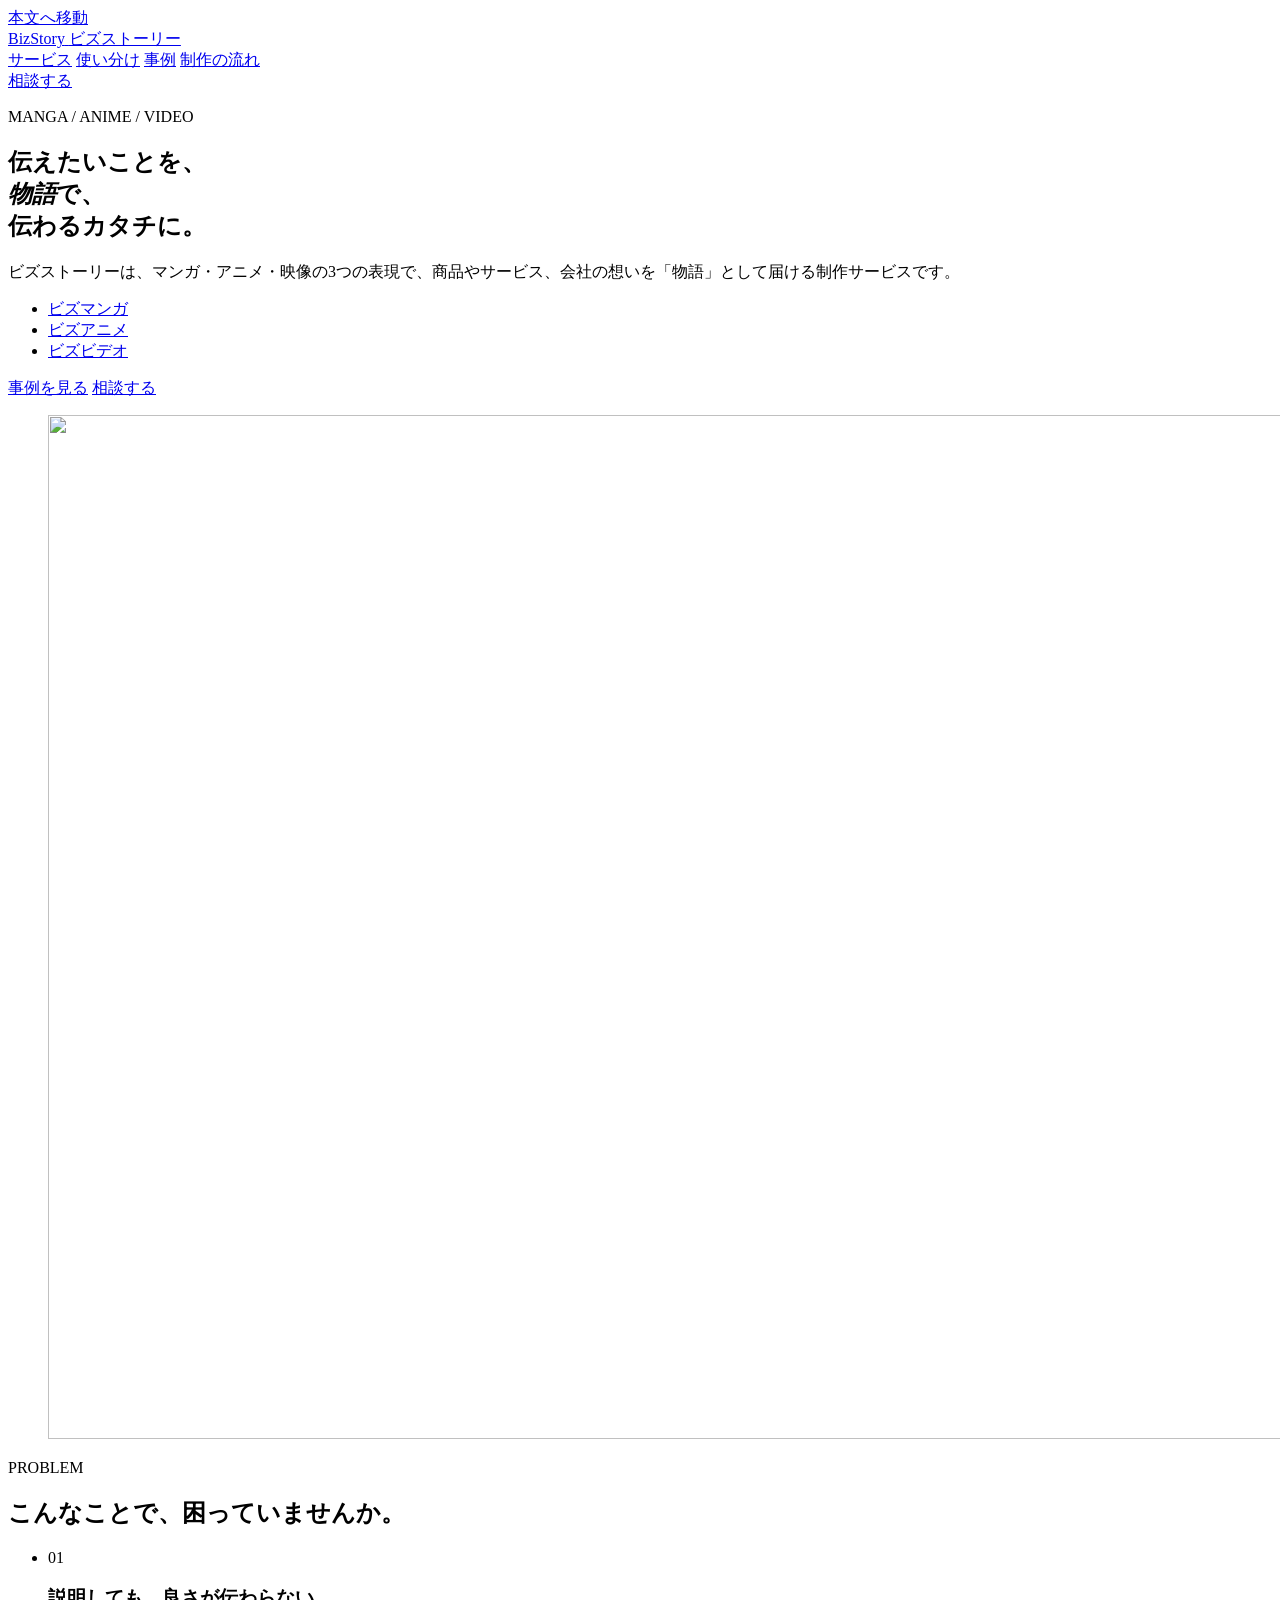
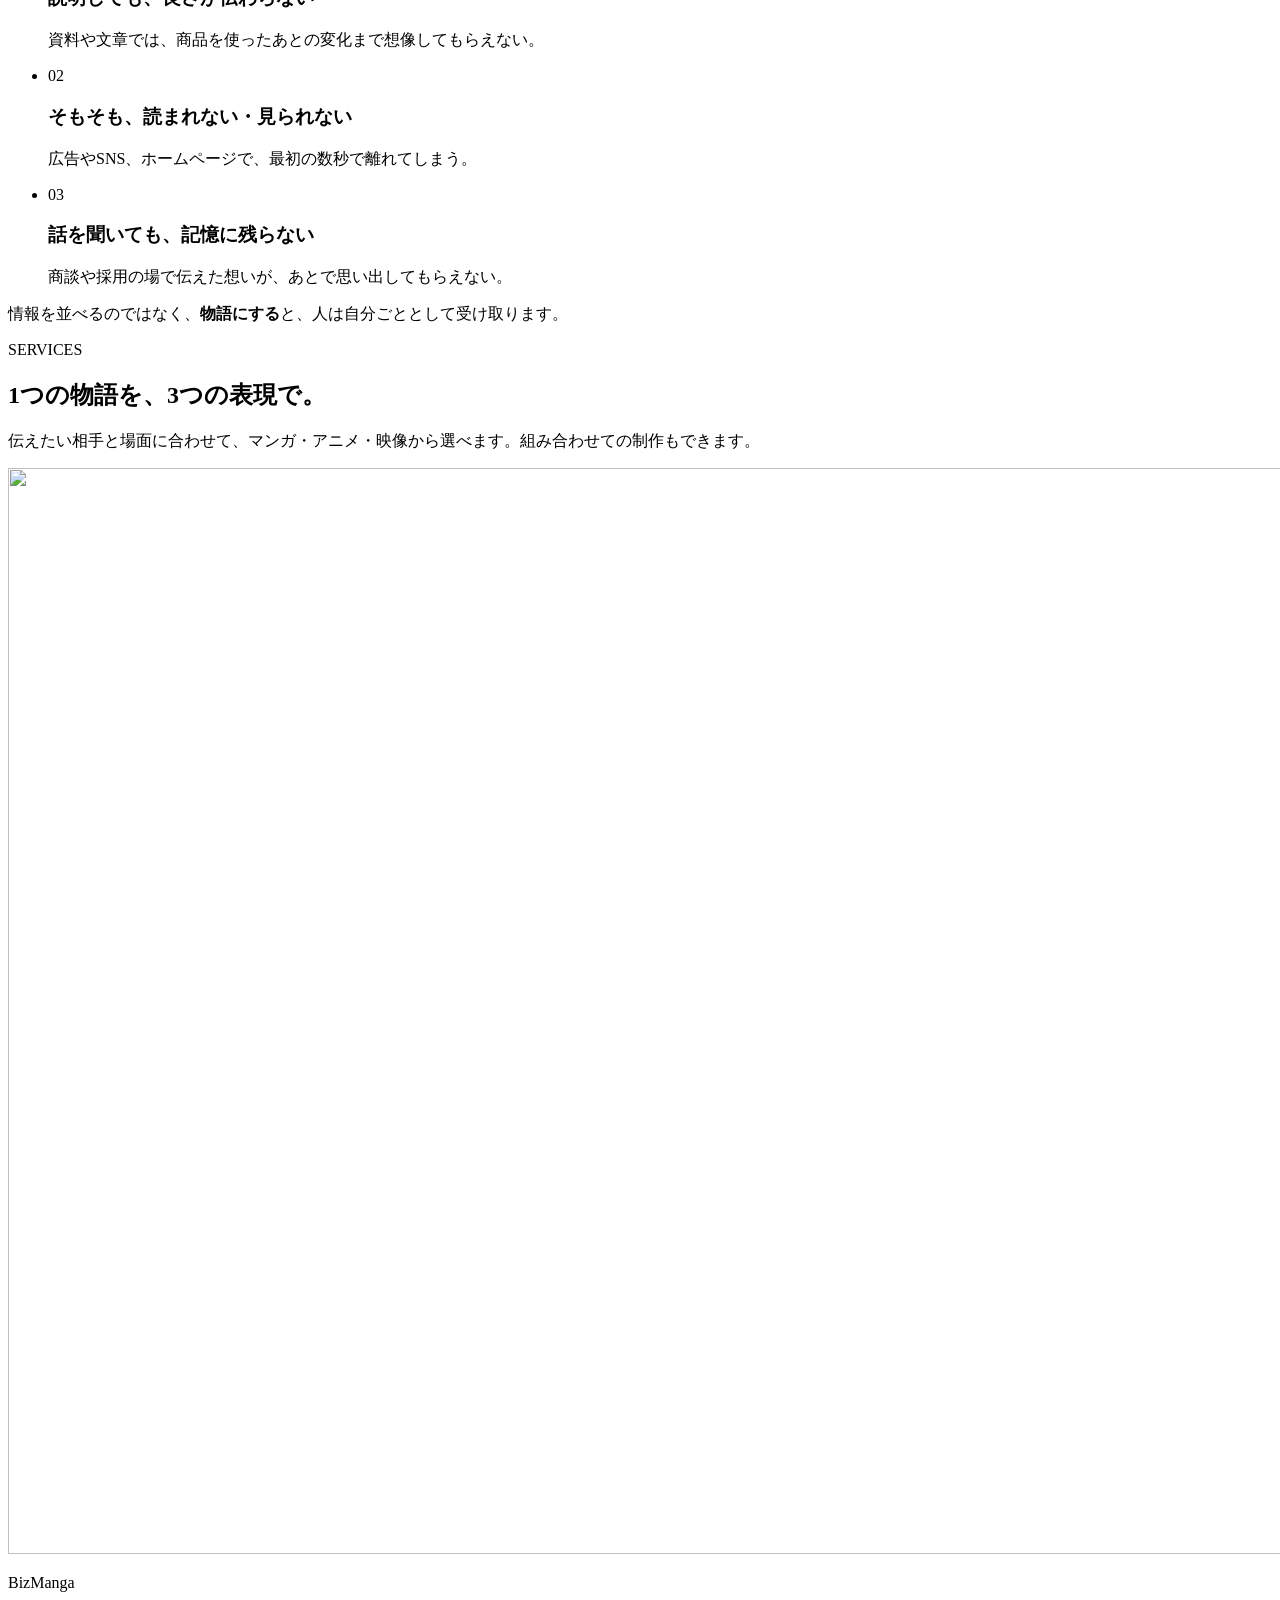
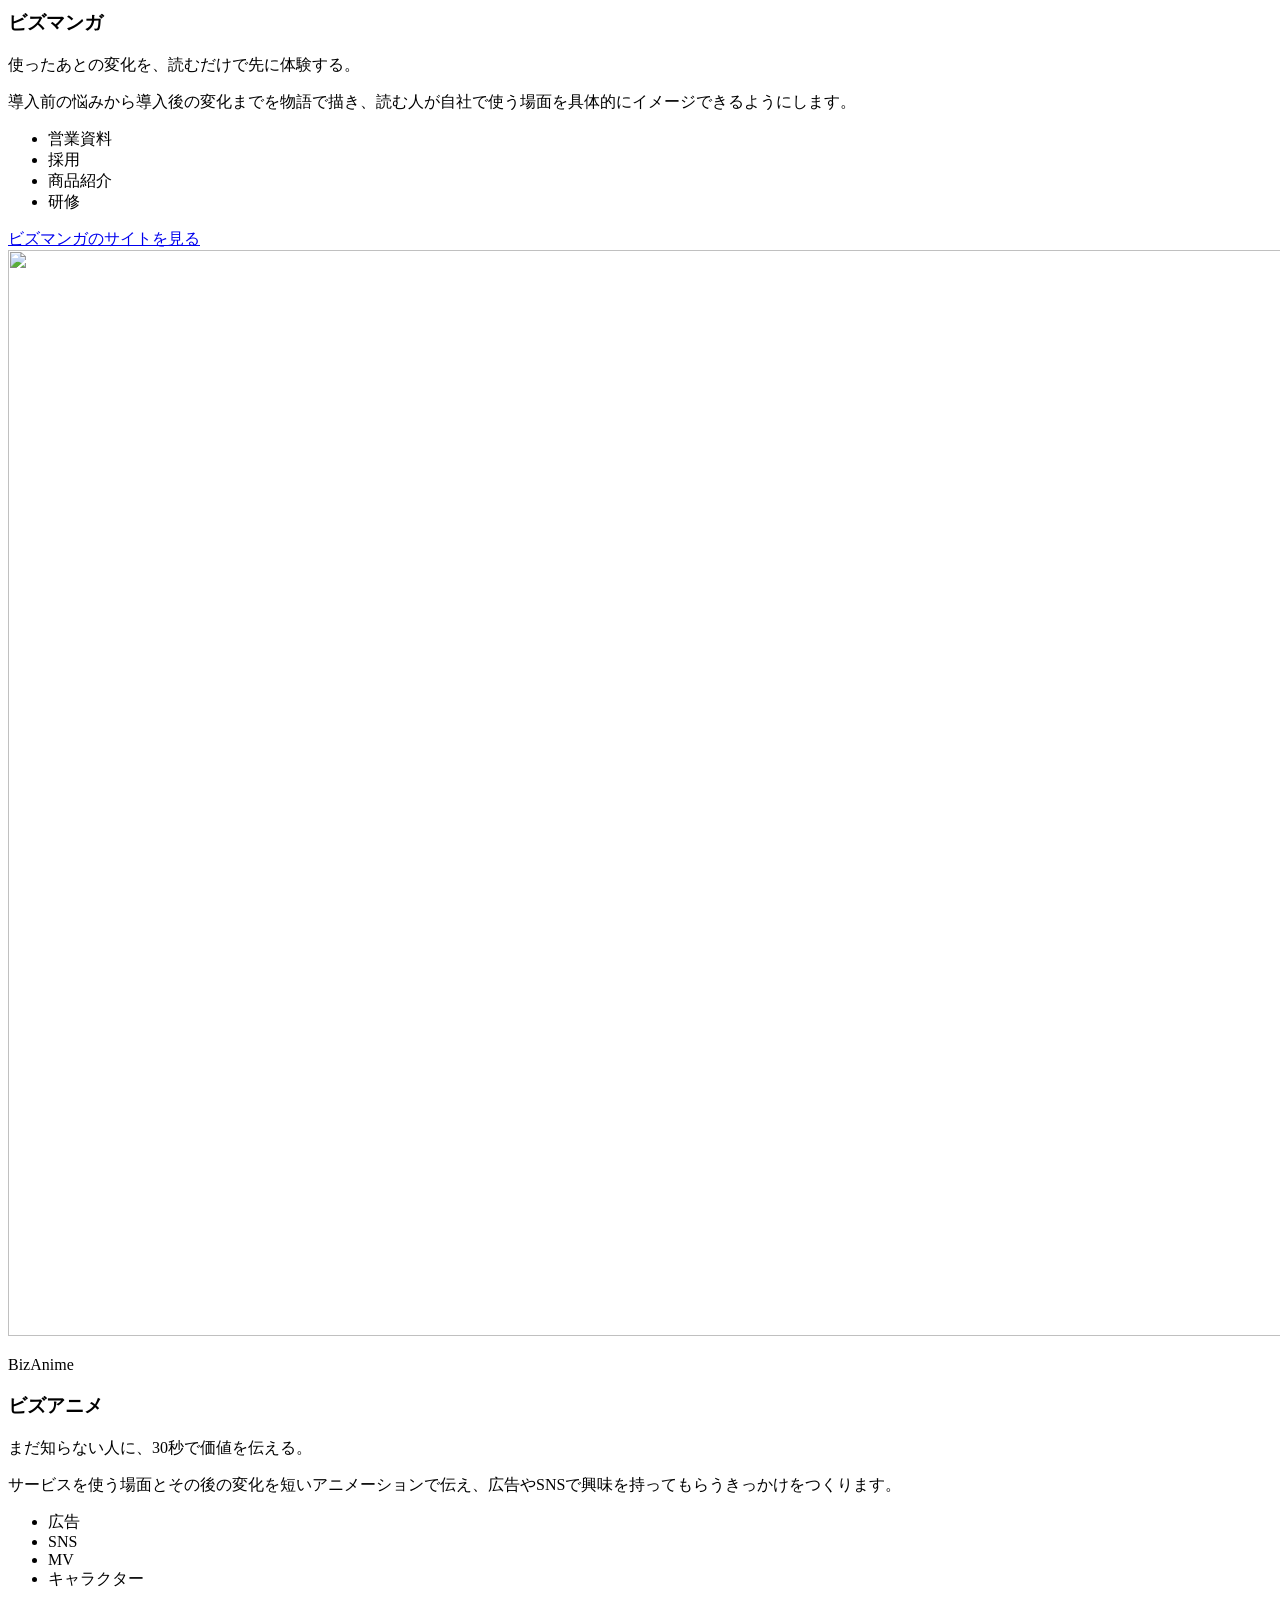
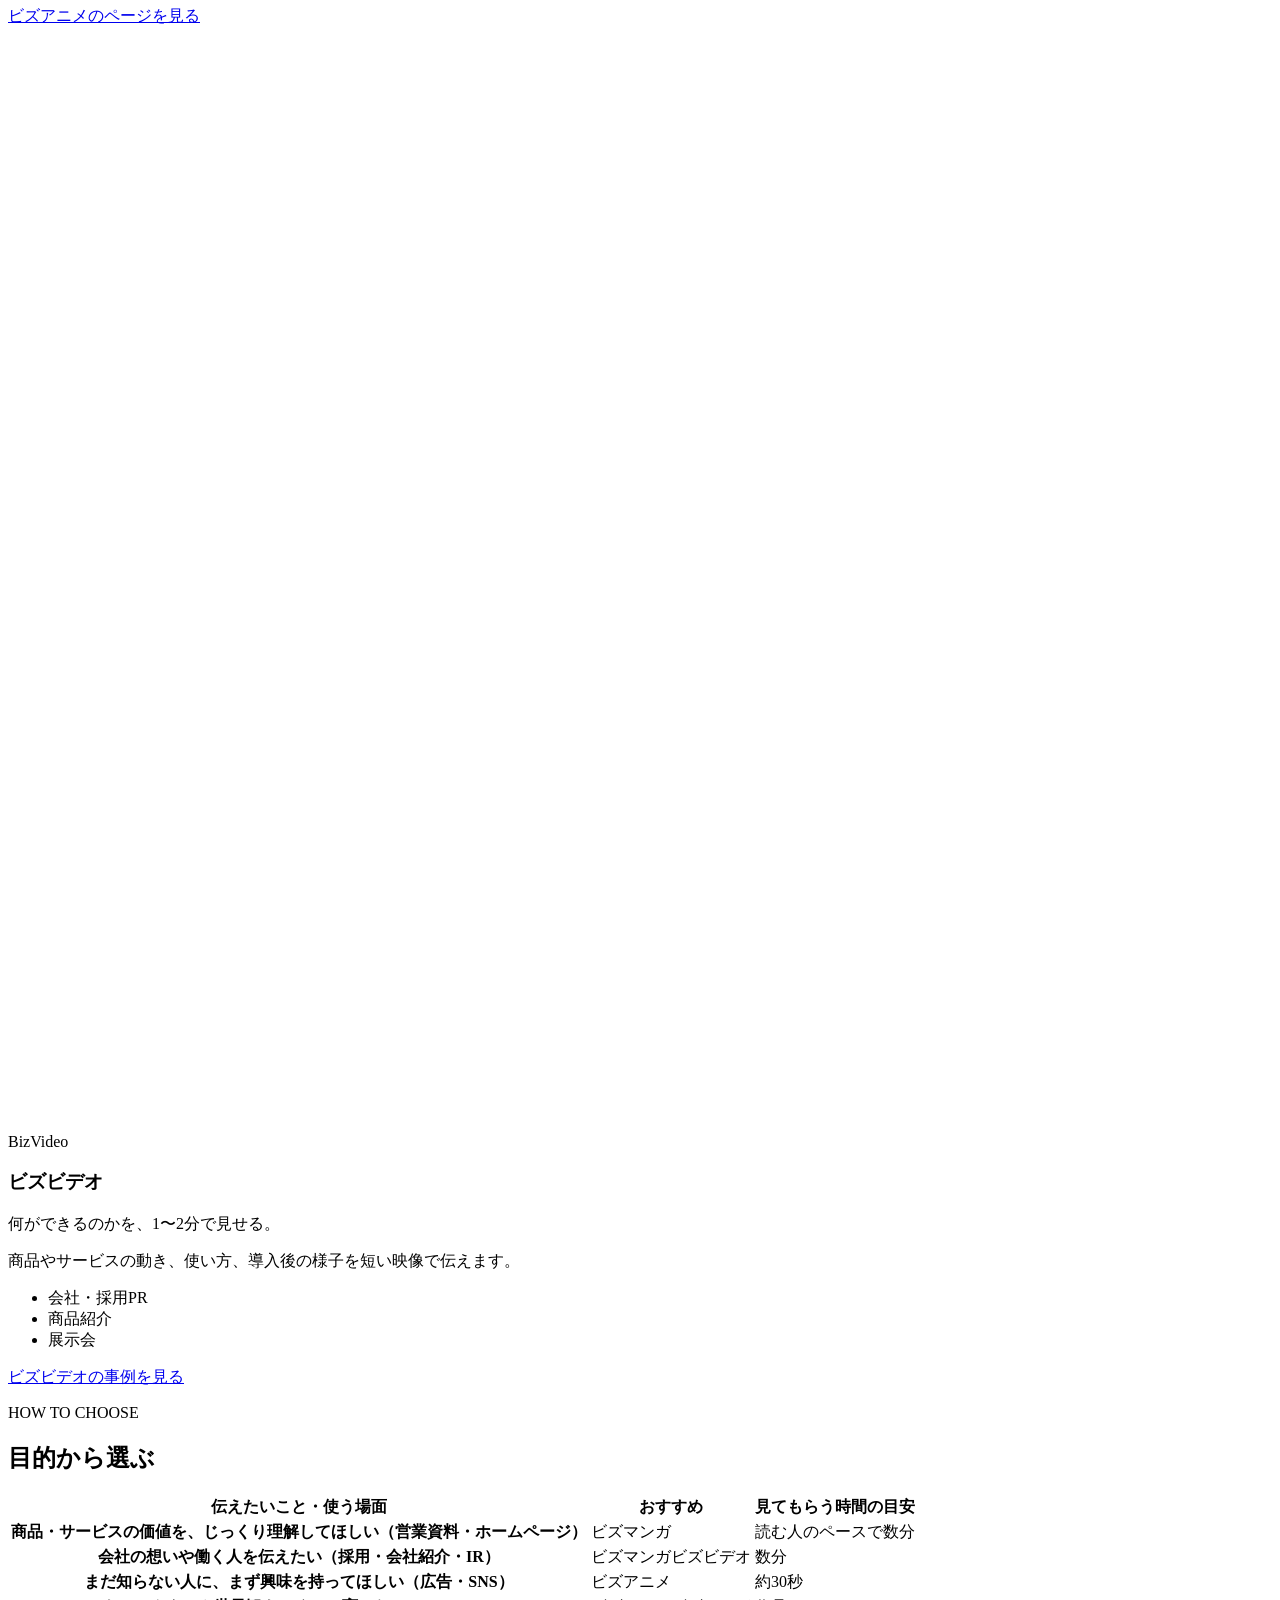
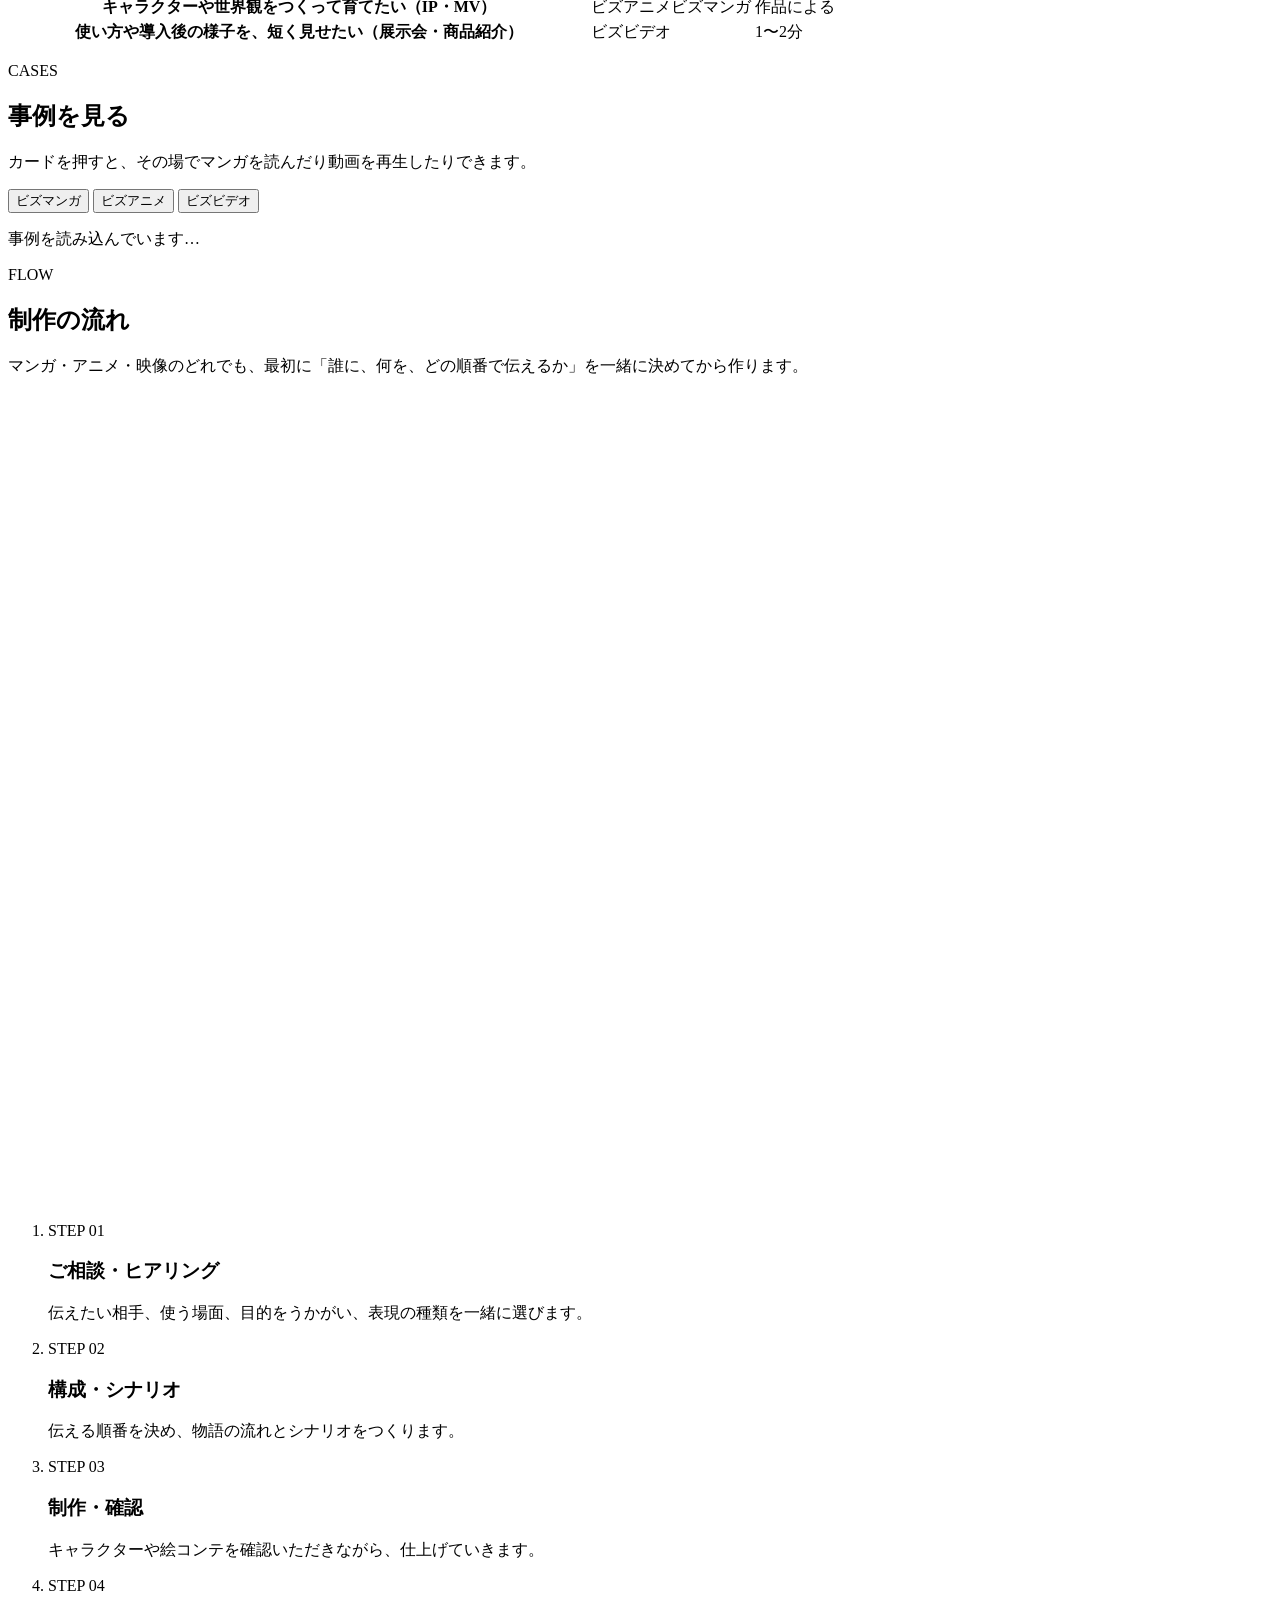
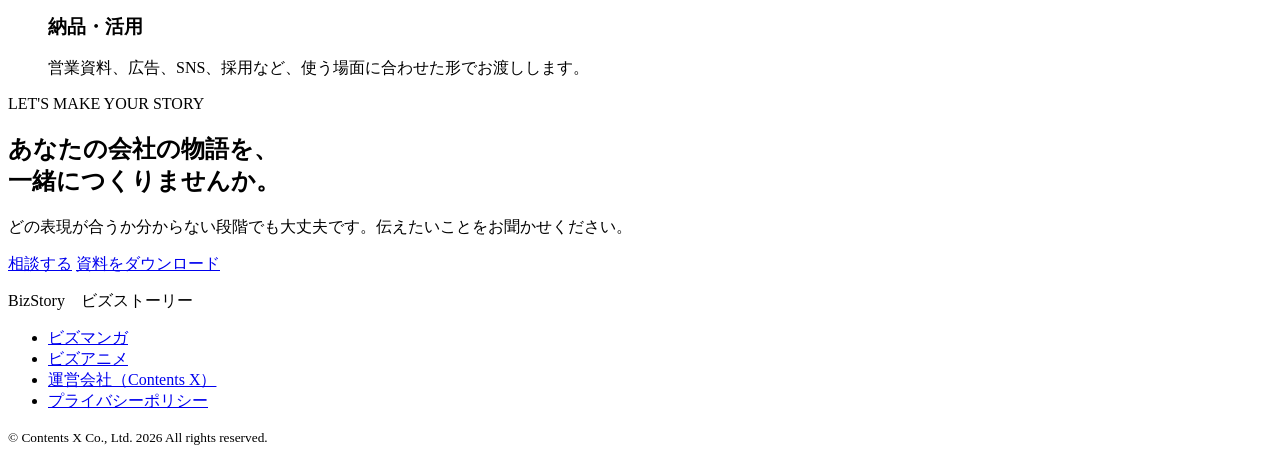
==== index.html @ 29a49257 "feat: ビズストーリーの商談用LPを bizmanga の lp-bizstory/ からそのまま移す - josawa2255/bizmanga のブランチ feat/lp-bizstory（P" ====
<!DOCTYPE html>
<html lang="ja">
<head>
  <meta charset="UTF-8">
  <meta name="referrer" content="strict-origin-when-cross-origin">
  <meta name="viewport" content="width=device-width, initial-scale=1.0">
  <!-- 商談で見せるためのLP（2026-11 新設）。検索には出さない（noindex・sitemap に載せない）。
       CSP はこのページ単体で編集すること（一括置換しない）。事例は WP（cms.contentsx.jp）から読み、動画は youtube-nocookie で再生する。 -->
  <meta http-equiv="Content-Security-Policy" content="default-src 'self'; script-src 'self'; style-src 'self' https://fonts.googleapis.com; img-src 'self' data: https://cms.contentsx.jp https://i.ytimg.com https://contentsx.jp; font-src 'self' https://fonts.gstatic.com; connect-src 'self' https://cms.contentsx.jp; frame-src https://www.youtube-nocookie.com; object-src 'none'; base-uri 'self'; form-action 'self'">
  <meta http-equiv="Permissions-Policy" content="interest-cohort=(), browsing-topics=()">
  <meta http-equiv="X-Content-Type-Options" content="nosniff">
  <title>ビズストーリー｜マンガ・アニメ・映像で、伝わるカタチに</title>
  <meta name="description" content="ビズストーリーは、ビズマンガ・ビズアニメ・ビズビデオの3つの表現で、商品やサービス、会社の想いを物語として届ける制作サービスです。">
  <meta name="robots" content="noindex, follow">
  <link rel="icon" type="image/png" href="https://contentsx.jp/material/images/logo/bizmanga-icon.png">
  <meta name="theme-color" content="#07143b">
  <link rel="preconnect" href="https://fonts.googleapis.com">
  <link rel="preconnect" href="https://fonts.gstatic.com" crossorigin>
  <link rel="stylesheet" href="https://fonts.googleapis.com/css2?family=Inter:wght@700;900&family=Noto+Sans+JP:wght@400;500;700;900&display=swap">
  <link rel="stylesheet" href="/lp-bizstory/bizstory.css">
  <link rel="preload" href="/lp-bizstory/images/creative-hero-v2.webp" as="image" type="image/webp">
  <script defer src="/lp-bizstory/bizstory.js"></script>
</head>
<body class="bs-page">
  <a class="bs-skip" href="#main">本文へ移動</a>

  <header class="bs-header">
    <div class="bs-header__inner">
      <a class="bs-logo" href="#top" aria-label="ビズストーリー トップへ">
        <span class="bs-logo__en">BizStory</span>
        <span class="bs-logo__ja">ビズストーリー</span>
      </a>
      <nav class="bs-nav" aria-label="ページ内">
        <a href="#services">サービス</a>
        <a href="#choose">使い分け</a>
        <a href="#cases">事例</a>
        <a href="#flow">制作の流れ</a>
      </nav>
      <a class="bs-btn bs-btn--primary bs-header__cta" href="/contact">相談する</a>
    </div>
  </header>

  <main id="main">
    <!-- ===== HERO ===== -->
    <section class="bs-hero" id="top" aria-labelledby="bs-hero-title">
      <div class="bs-hero__inner">
        <div class="bs-hero__copy">
          <p class="bs-eyebrow">MANGA / ANIME / VIDEO</p>
          <h1 class="bs-hero__title" id="bs-hero-title">伝えたいことを、<br><em>物語</em>で、<br class="bs-br-pc">伝わるカタチに。</h1>
          <p class="bs-hero__lead">ビズストーリーは、マンガ・アニメ・映像の3つの表現で、商品やサービス、会社の想いを「物語」として届ける制作サービスです。</p>
          <ul class="bs-hero__chips" aria-label="ビズストーリーのサービス">
            <li><a href="#svc-manga">ビズマンガ</a></li>
            <li><a href="#svc-anime">ビズアニメ</a></li>
            <li><a href="#svc-video">ビズビデオ</a></li>
          </ul>
          <div class="bs-hero__actions">
            <a class="bs-btn bs-btn--primary" href="#cases">事例を見る</a>
            <a class="bs-btn bs-btn--ghost" href="/contact">相談する</a>
          </div>
        </div>
        <figure class="bs-hero__visual">
          <img src="/lp-bizstory/images/creative-hero-v2.webp" width="1536" height="1024" alt="" fetchpriority="high">
        </figure>
      </div>
    </section>

    <!-- ===== お悩み ===== -->
    <section class="bs-section bs-problem" aria-labelledby="bs-problem-title">
      <div class="bs-container">
        <p class="bs-eyebrow">PROBLEM</p>
        <h2 class="bs-section__title" id="bs-problem-title">こんなことで、困っていませんか。</h2>
        <ul class="bs-problem__list">
          <li class="bs-problem__item">
            <span class="bs-problem__num">01</span>
            <h3>説明しても、良さが伝わらない</h3>
            <p>資料や文章では、商品を使ったあとの変化まで想像してもらえない。</p>
          </li>
          <li class="bs-problem__item">
            <span class="bs-problem__num">02</span>
            <h3>そもそも、読まれない・見られない</h3>
            <p>広告やSNS、ホームページで、最初の数秒で離れてしまう。</p>
          </li>
          <li class="bs-problem__item">
            <span class="bs-problem__num">03</span>
            <h3>話を聞いても、記憶に残らない</h3>
            <p>商談や採用の場で伝えた想いが、あとで思い出してもらえない。</p>
          </li>
        </ul>
        <p class="bs-bridge">情報を並べるのではなく、<strong>物語にする</strong>と、人は自分ごととして受け取ります。</p>
      </div>
    </section>

    <!-- ===== 3つのサービス ===== -->
    <section class="bs-section bs-services" id="services" aria-labelledby="bs-services-title">
      <div class="bs-container">
        <p class="bs-eyebrow">SERVICES</p>
        <h2 class="bs-section__title" id="bs-services-title">1つの物語を、3つの表現で。</h2>
        <p class="bs-section__lead">伝えたい相手と場面に合わせて、マンガ・アニメ・映像から選べます。組み合わせての制作もできます。</p>
        <div class="bs-services__grid">
          <article class="bs-svc" id="svc-manga">
            <img class="bs-svc__img" src="/lp-bizstory/images/bizmanga.webp" width="1448" height="1086" alt="" loading="lazy">
            <div class="bs-svc__body">
              <p class="bs-svc__label">BizManga</p>
              <h3 class="bs-svc__name">ビズマンガ</h3>
              <p class="bs-svc__copy">使ったあとの変化を、読むだけで先に体験する。</p>
              <p class="bs-svc__text">導入前の悩みから導入後の変化までを物語で描き、読む人が自社で使う場面を具体的にイメージできるようにします。</p>
              <ul class="bs-svc__tags"><li>営業資料</li><li>採用</li><li>商品紹介</li><li>研修</li></ul>
              <a class="bs-svc__link" href="/" target="_blank" rel="noopener">ビズマンガのサイトを見る</a>
            </div>
          </article>
          <article class="bs-svc" id="svc-anime">
            <img class="bs-svc__img" src="/lp-bizstory/images/bizanime.webp" width="1448" height="1086" alt="" loading="lazy">
            <div class="bs-svc__body">
              <p class="bs-svc__label">BizAnime</p>
              <h3 class="bs-svc__name">ビズアニメ</h3>
              <p class="bs-svc__copy">まだ知らない人に、30秒で価値を伝える。</p>
              <p class="bs-svc__text">サービスを使う場面とその後の変化を短いアニメーションで伝え、広告やSNSで興味を持ってもらうきっかけをつくります。</p>
              <ul class="bs-svc__tags"><li>広告</li><li>SNS</li><li>MV</li><li>キャラクター</li></ul>
              <a class="bs-svc__link" href="/bizanime" target="_blank" rel="noopener">ビズアニメのページを見る</a>
            </div>
          </article>
          <article class="bs-svc" id="svc-video">
            <img class="bs-svc__img" src="/lp-bizstory/images/bizvideo.webp" width="1448" height="1086" alt="" loading="lazy">
            <div class="bs-svc__body">
              <p class="bs-svc__label">BizVideo</p>
              <h3 class="bs-svc__name">ビズビデオ</h3>
              <p class="bs-svc__copy">何ができるのかを、1〜2分で見せる。</p>
              <p class="bs-svc__text">商品やサービスの動き、使い方、導入後の様子を短い映像で伝えます。</p>
              <ul class="bs-svc__tags"><li>会社・採用PR</li><li>商品紹介</li><li>展示会</li></ul>
              <a class="bs-svc__link" href="#cases" data-bs-tab-link="video">ビズビデオの事例を見る</a>
            </div>
          </article>
        </div>
      </div>
    </section>

    <!-- ===== 使い分け ===== -->
    <section class="bs-section bs-choose" id="choose" aria-labelledby="bs-choose-title">
      <div class="bs-container">
        <p class="bs-eyebrow">HOW TO CHOOSE</p>
        <h2 class="bs-section__title" id="bs-choose-title">目的から選ぶ</h2>
        <div class="bs-choose__table-wrap">
          <table class="bs-choose__table">
            <thead>
              <tr><th scope="col">伝えたいこと・使う場面</th><th scope="col">おすすめ</th><th scope="col">見てもらう時間の目安</th></tr>
            </thead>
            <tbody>
              <tr><th scope="row">商品・サービスの価値を、じっくり理解してほしい（営業資料・ホームページ）</th><td><span class="bs-pill bs-pill--manga">ビズマンガ</span></td><td>読む人のペースで数分</td></tr>
              <tr><th scope="row">会社の想いや働く人を伝えたい（採用・会社紹介・IR）</th><td><span class="bs-pill bs-pill--manga">ビズマンガ</span><span class="bs-pill bs-pill--video">ビズビデオ</span></td><td>数分</td></tr>
              <tr><th scope="row">まだ知らない人に、まず興味を持ってほしい（広告・SNS）</th><td><span class="bs-pill bs-pill--anime">ビズアニメ</span></td><td>約30秒</td></tr>
              <tr><th scope="row">キャラクターや世界観をつくって育てたい（IP・MV）</th><td><span class="bs-pill bs-pill--anime">ビズアニメ</span><span class="bs-pill bs-pill--manga">ビズマンガ</span></td><td>作品による</td></tr>
              <tr><th scope="row">使い方や導入後の様子を、短く見せたい（展示会・商品紹介）</th><td><span class="bs-pill bs-pill--video">ビズビデオ</span></td><td>1〜2分</td></tr>
            </tbody>
          </table>
        </div>
      </div>
    </section>

    <!-- ===== 事例（WP から読み込み） ===== -->
    <section class="bs-section bs-cases" id="cases" aria-labelledby="bs-cases-title">
      <div class="bs-container">
        <p class="bs-eyebrow">CASES</p>
        <h2 class="bs-section__title" id="bs-cases-title">事例を見る</h2>
        <p class="bs-section__lead">カードを押すと、その場でマンガを読んだり動画を再生したりできます。</p>
        <div class="bs-tabs" role="tablist" aria-label="事例の種類">
          <button class="bs-tab" role="tab" id="bs-tab-manga" aria-controls="bs-panel-manga" aria-selected="true" data-bs-tab="manga">ビズマンガ<span class="bs-tab__count" data-bs-count="manga"></span></button>
          <button class="bs-tab" role="tab" id="bs-tab-anime" aria-controls="bs-panel-anime" aria-selected="false" tabindex="-1" data-bs-tab="anime">ビズアニメ<span class="bs-tab__count" data-bs-count="anime"></span></button>
          <button class="bs-tab" role="tab" id="bs-tab-video" aria-controls="bs-panel-video" aria-selected="false" tabindex="-1" data-bs-tab="video">ビズビデオ<span class="bs-tab__count" data-bs-count="video"></span></button>
        </div>
        <div class="bs-panel" role="tabpanel" id="bs-panel-manga" aria-labelledby="bs-tab-manga" data-bs-panel="manga">
          <div class="bs-filter" data-bs-filter="manga" hidden></div>
          <ul class="bs-grid bs-grid--manga" data-bs-grid="manga"></ul>
          <div class="bs-more" data-bs-more="manga" hidden><button class="bs-btn bs-btn--ghost" type="button">もっと見る</button></div>
          <p class="bs-status" data-bs-status="manga">事例を読み込んでいます…</p>
        </div>
        <div class="bs-panel" role="tabpanel" id="bs-panel-anime" aria-labelledby="bs-tab-anime" data-bs-panel="anime" hidden>
          <ul class="bs-grid bs-grid--video" data-bs-grid="anime"></ul>
          <div class="bs-more" data-bs-more="anime" hidden><button class="bs-btn bs-btn--ghost" type="button">もっと見る</button></div>
          <p class="bs-status" data-bs-status="anime">事例を読み込んでいます…</p>
        </div>
        <div class="bs-panel" role="tabpanel" id="bs-panel-video" aria-labelledby="bs-tab-video" data-bs-panel="video" hidden>
          <ul class="bs-grid bs-grid--video" data-bs-grid="video"></ul>
          <p class="bs-status" data-bs-status="video">事例を読み込んでいます…</p>
        </div>
        <noscript><p class="bs-status">事例は <a href="/works">ビズマンガの制作事例</a> と <a href="/bizanime">ビズアニメのページ</a> でご覧いただけます。</p></noscript>
      </div>
    </section>

    <!-- ===== 制作の流れ ===== -->
    <section class="bs-section bs-flow" id="flow" aria-labelledby="bs-flow-title">
      <div class="bs-container">
        <p class="bs-eyebrow">FLOW</p>
        <h2 class="bs-section__title" id="bs-flow-title">制作の流れ</h2>
        <p class="bs-section__lead">マンガ・アニメ・映像のどれでも、最初に「誰に、何を、どの順番で伝えるか」を一緒に決めてから作ります。</p>
        <img class="bs-flow__img" src="/lp-bizstory/images/creative-process.jpg" width="1944" height="809" alt="" loading="lazy">
        <ol class="bs-flow__steps">
          <li><span class="bs-flow__num">STEP 01</span><h3>ご相談・ヒアリング</h3><p>伝えたい相手、使う場面、目的をうかがい、表現の種類を一緒に選びます。</p></li>
          <li><span class="bs-flow__num">STEP 02</span><h3>構成・シナリオ</h3><p>伝える順番を決め、物語の流れとシナリオをつくります。</p></li>
          <li><span class="bs-flow__num">STEP 03</span><h3>制作・確認</h3><p>キャラクターや絵コンテを確認いただきながら、仕上げていきます。</p></li>
          <li><span class="bs-flow__num">STEP 04</span><h3>納品・活用</h3><p>営業資料、広告、SNS、採用など、使う場面に合わせた形でお渡しします。</p></li>
        </ol>
      </div>
    </section>

    <!-- ===== 最後の案内 ===== -->
    <section class="bs-end" aria-labelledby="bs-end-title">
      <div class="bs-container bs-end__inner">
        <p class="bs-eyebrow bs-eyebrow--light">LET'S MAKE YOUR STORY</p>
        <h2 class="bs-end__title" id="bs-end-title">あなたの会社の物語を、<br>一緒につくりませんか。</h2>
        <p class="bs-end__lead">どの表現が合うか分からない段階でも大丈夫です。伝えたいことをお聞かせください。</p>
        <div class="bs-end__actions">
          <a class="bs-btn bs-btn--primary" href="/contact">相談する</a>
          <a class="bs-btn bs-btn--light" href="/download">資料をダウンロード</a>
        </div>
      </div>
    </section>
  </main>

  <footer class="bs-footer">
    <div class="bs-container bs-footer__inner">
      <p class="bs-footer__brand">BizStory　ビズストーリー</p>
      <ul class="bs-footer__links">
        <li><a href="/">ビズマンガ</a></li>
        <li><a href="/bizanime">ビズアニメ</a></li>
        <li><a href="https://contentsx.jp/" target="_blank" rel="noopener">運営会社（Contents X）</a></li>
        <li><a href="/privacy-policy">プライバシーポリシー</a></li>
      </ul>
      <p class="bs-footer__copy"><small>&copy; Contents X Co., Ltd. 2026 All rights reserved.</small></p>
    </div>
  </footer>

  <!-- 事例を見るための窓（マンガ・動画で共通） -->
  <div class="bs-modal" data-bs-modal hidden>
    <div class="bs-modal__backdrop" data-bs-close></div>
    <div class="bs-modal__dialog" role="dialog" aria-modal="true" aria-labelledby="bs-modal-title" tabindex="-1">
      <div class="bs-modal__head">
        <h2 class="bs-modal__title" id="bs-modal-title"></h2>
        <button class="bs-modal__close" type="button" data-bs-close aria-label="閉じる">&times;</button>
      </div>
      <div class="bs-modal__body" data-bs-modal-body></div>
    </div>
  </div>
</body>
</html>
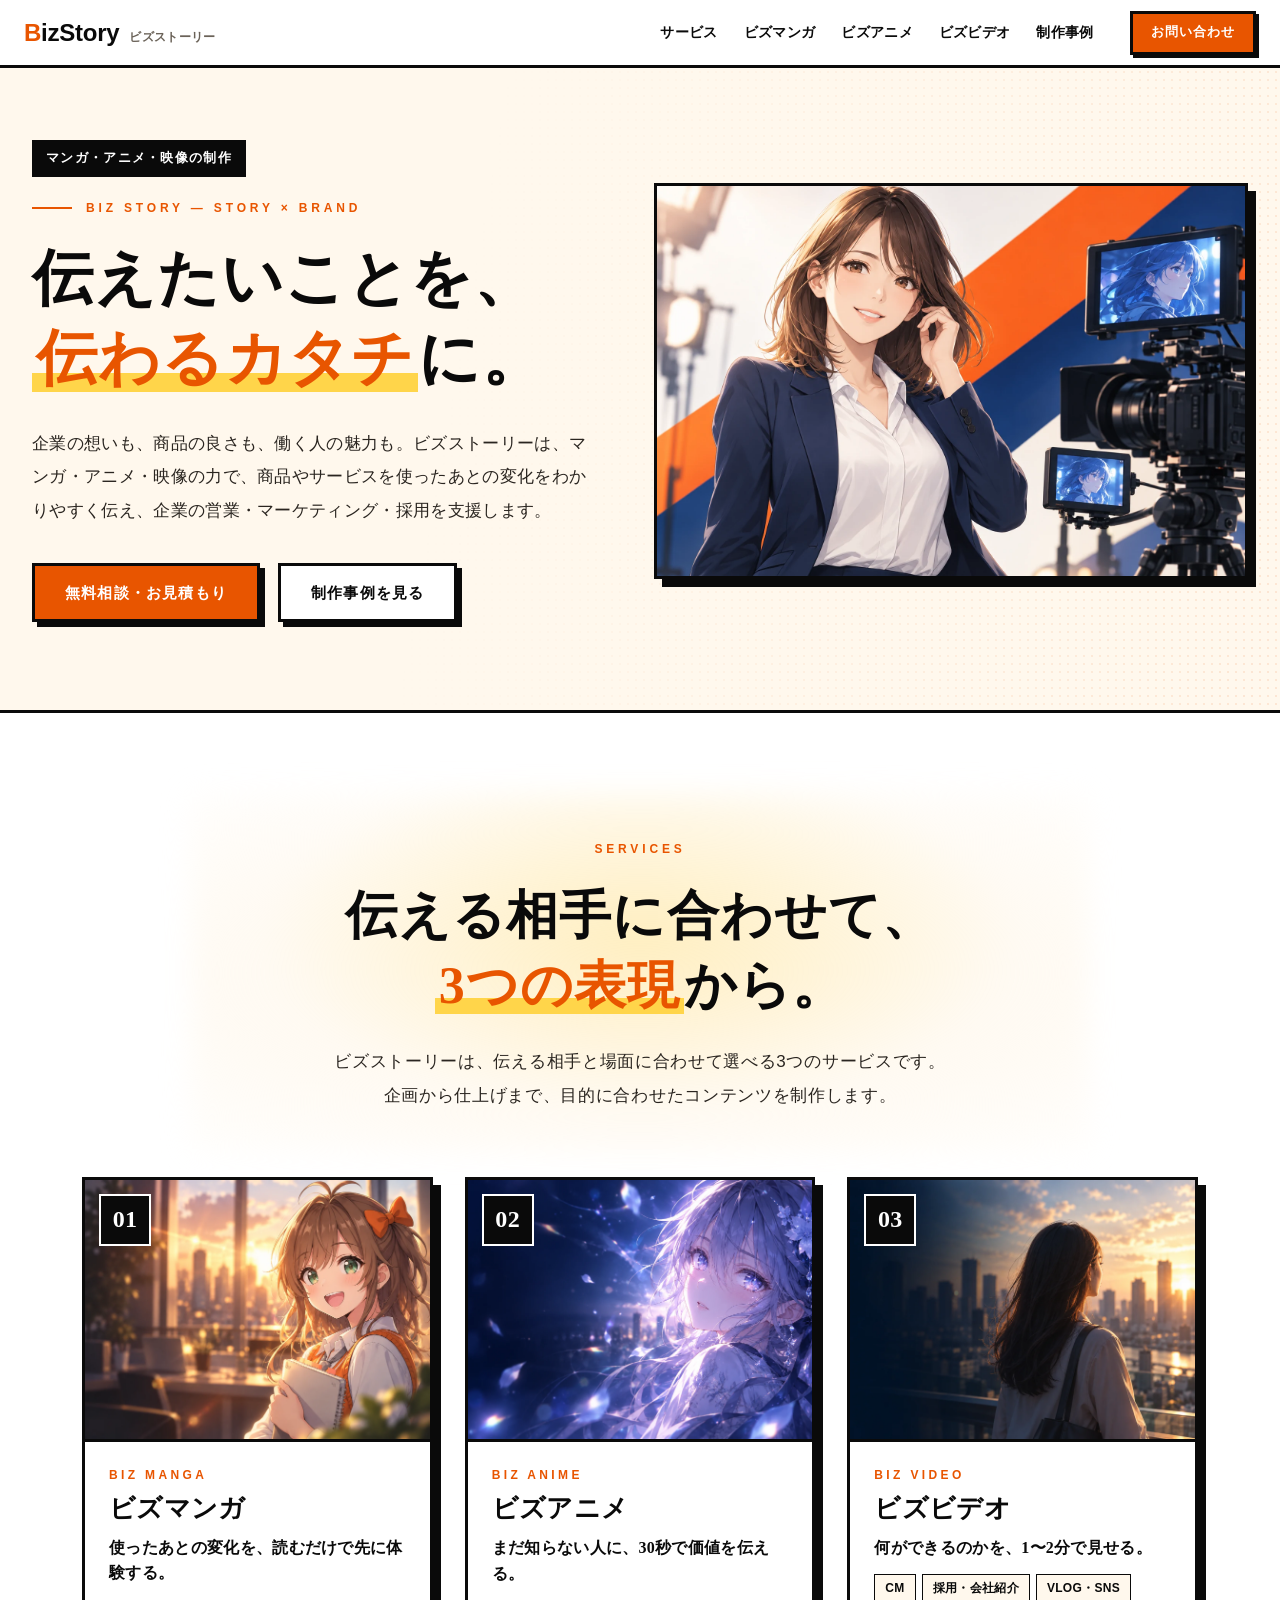
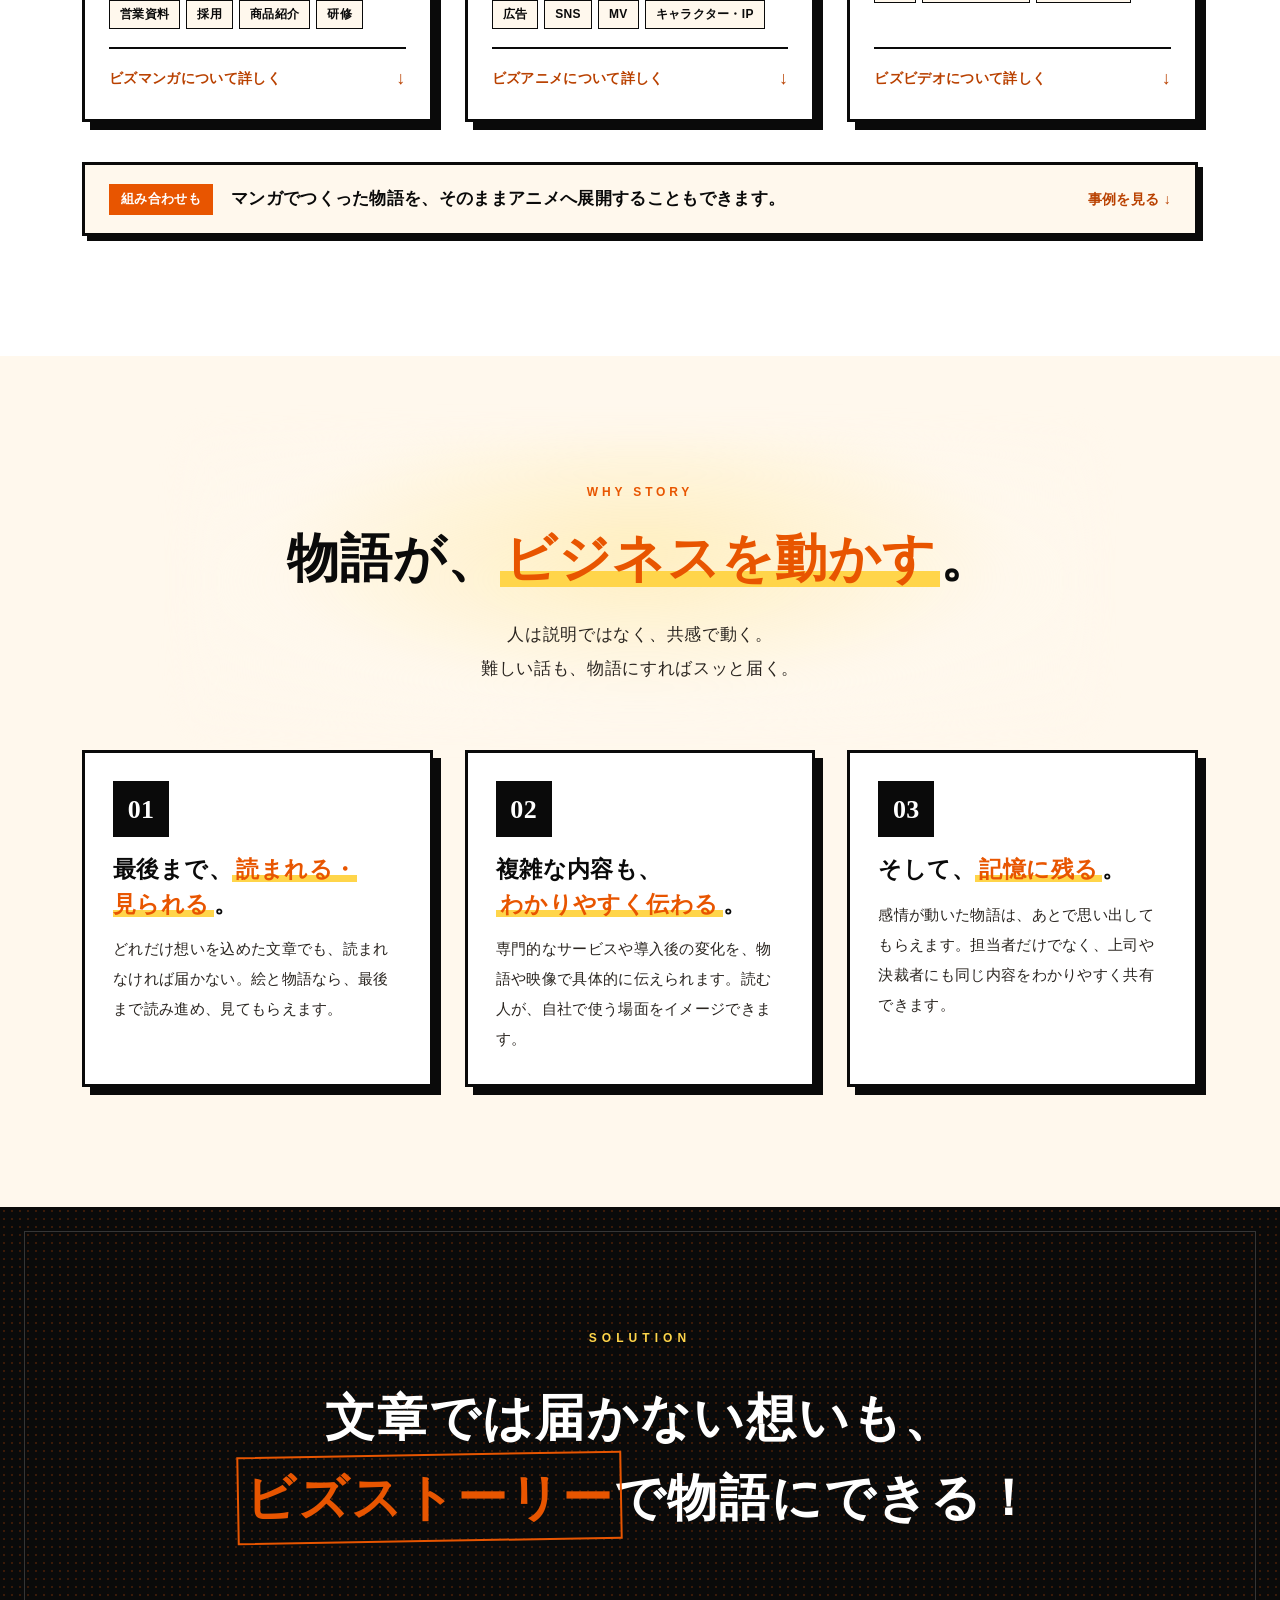
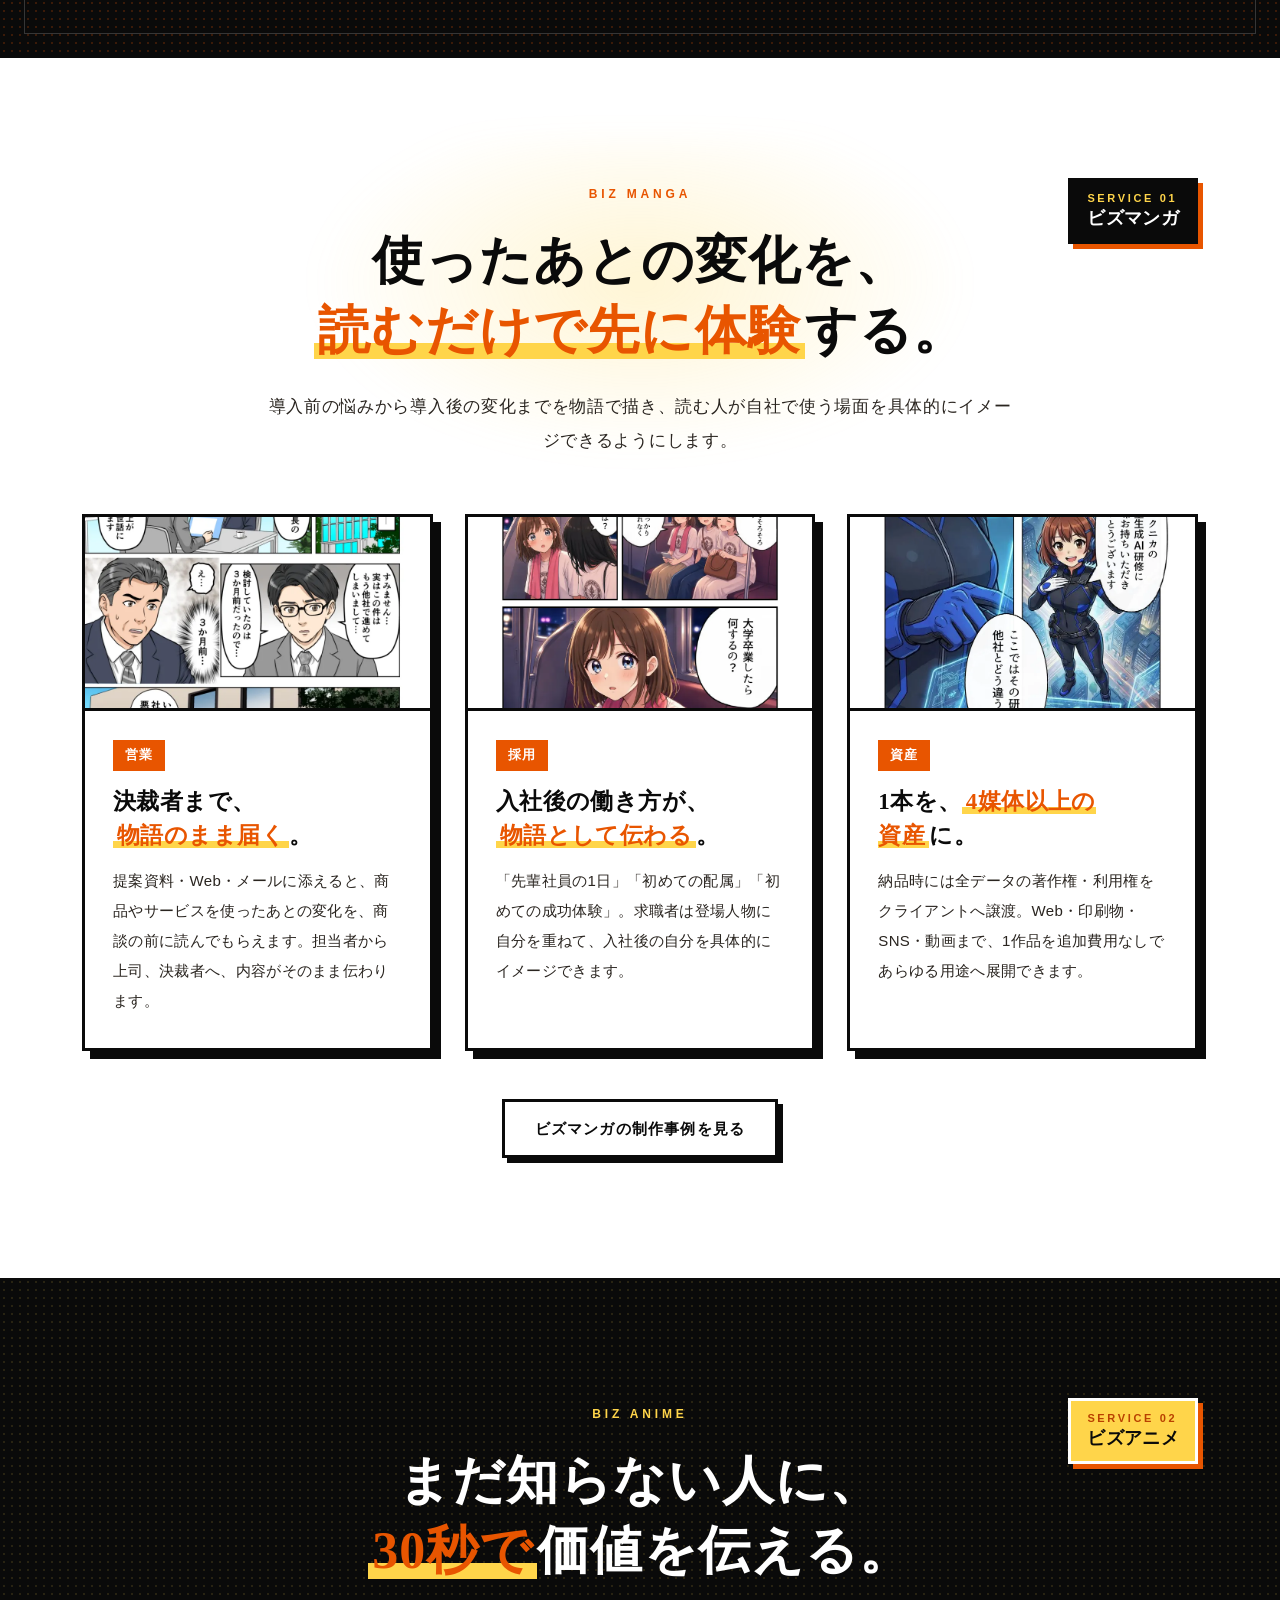
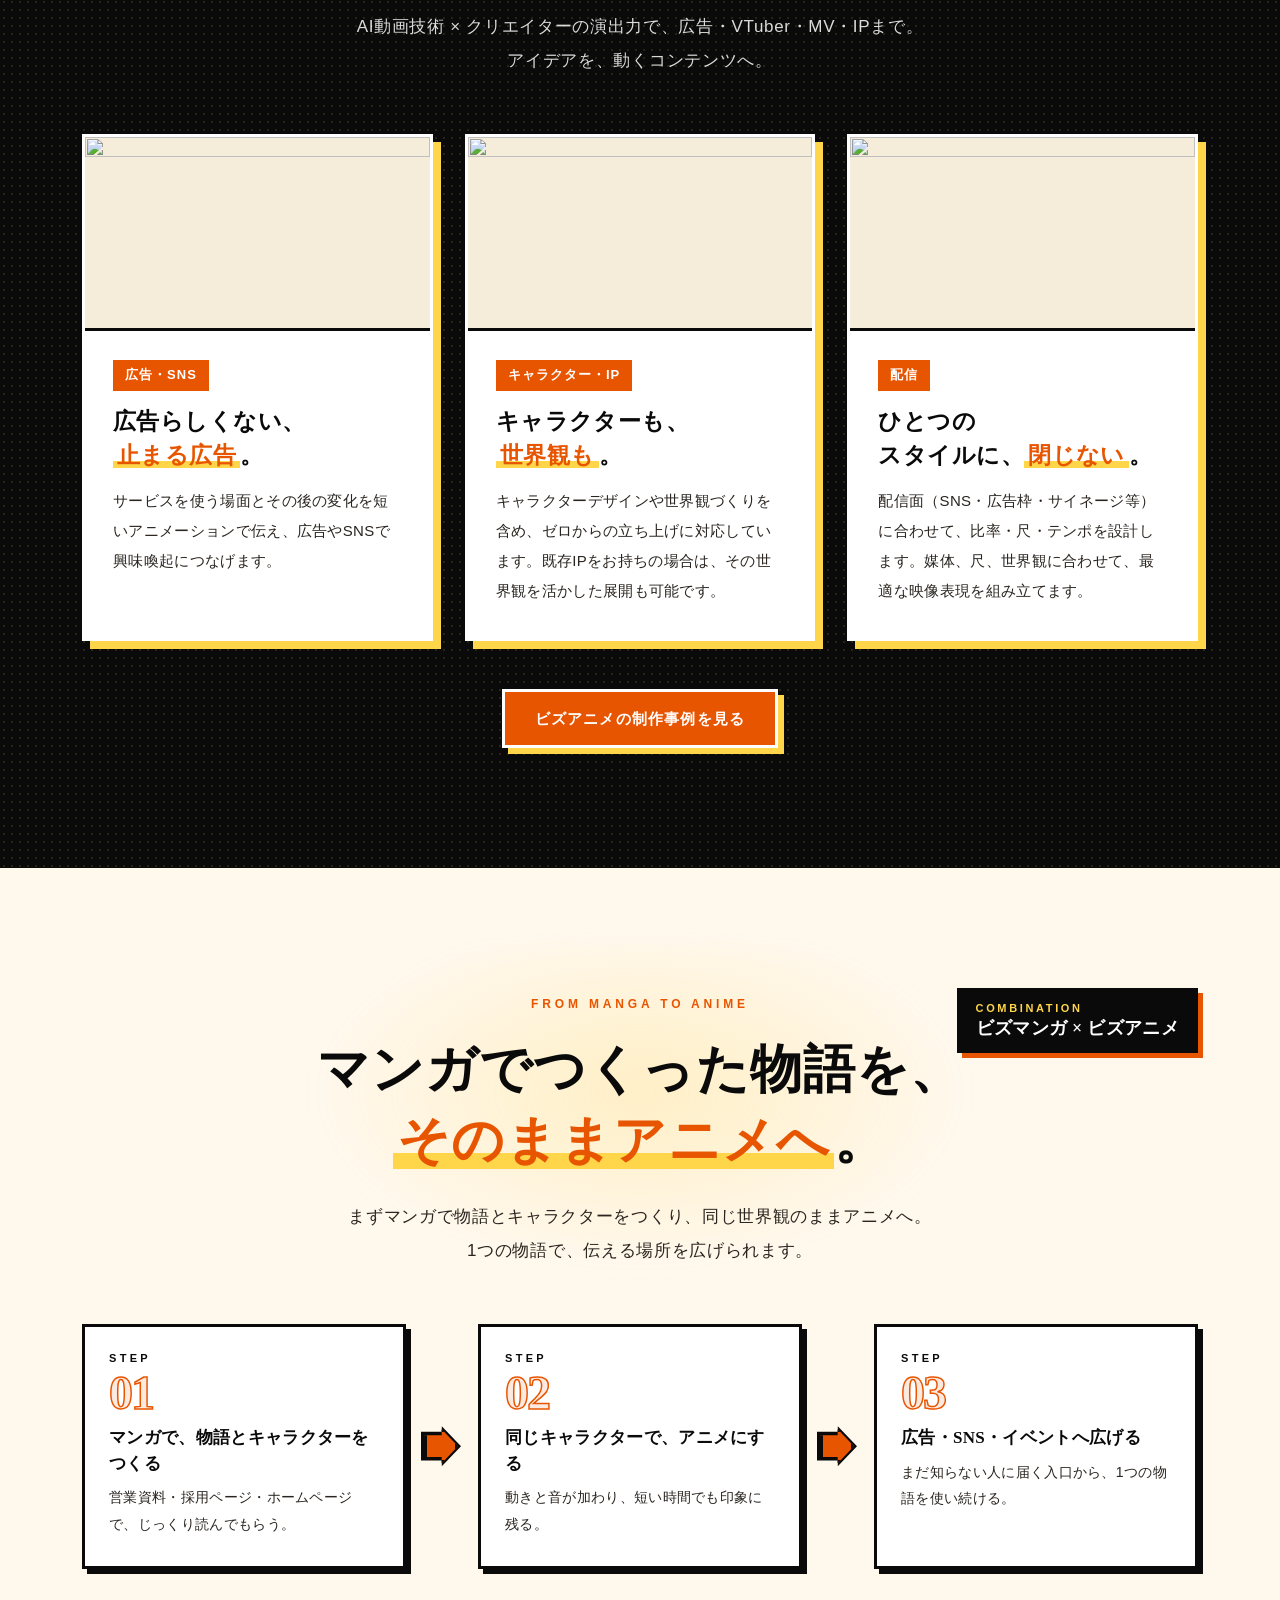
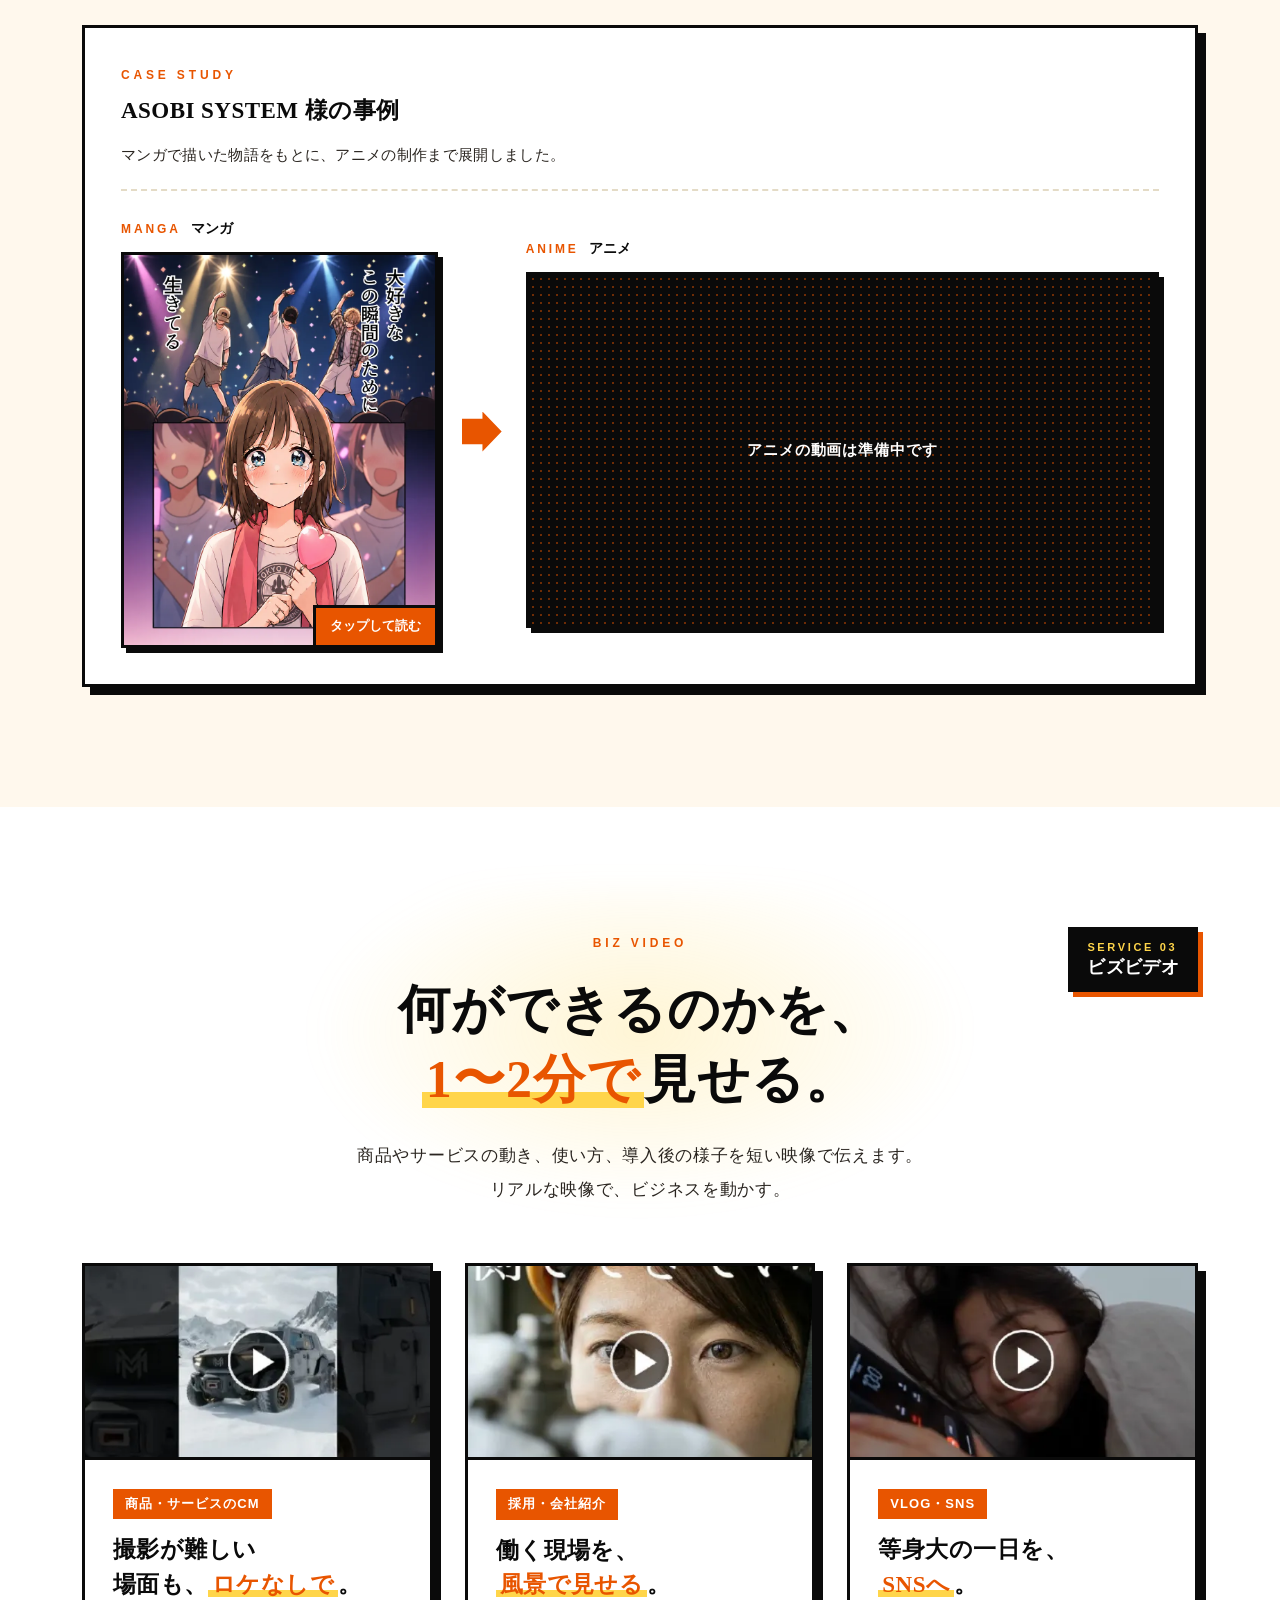
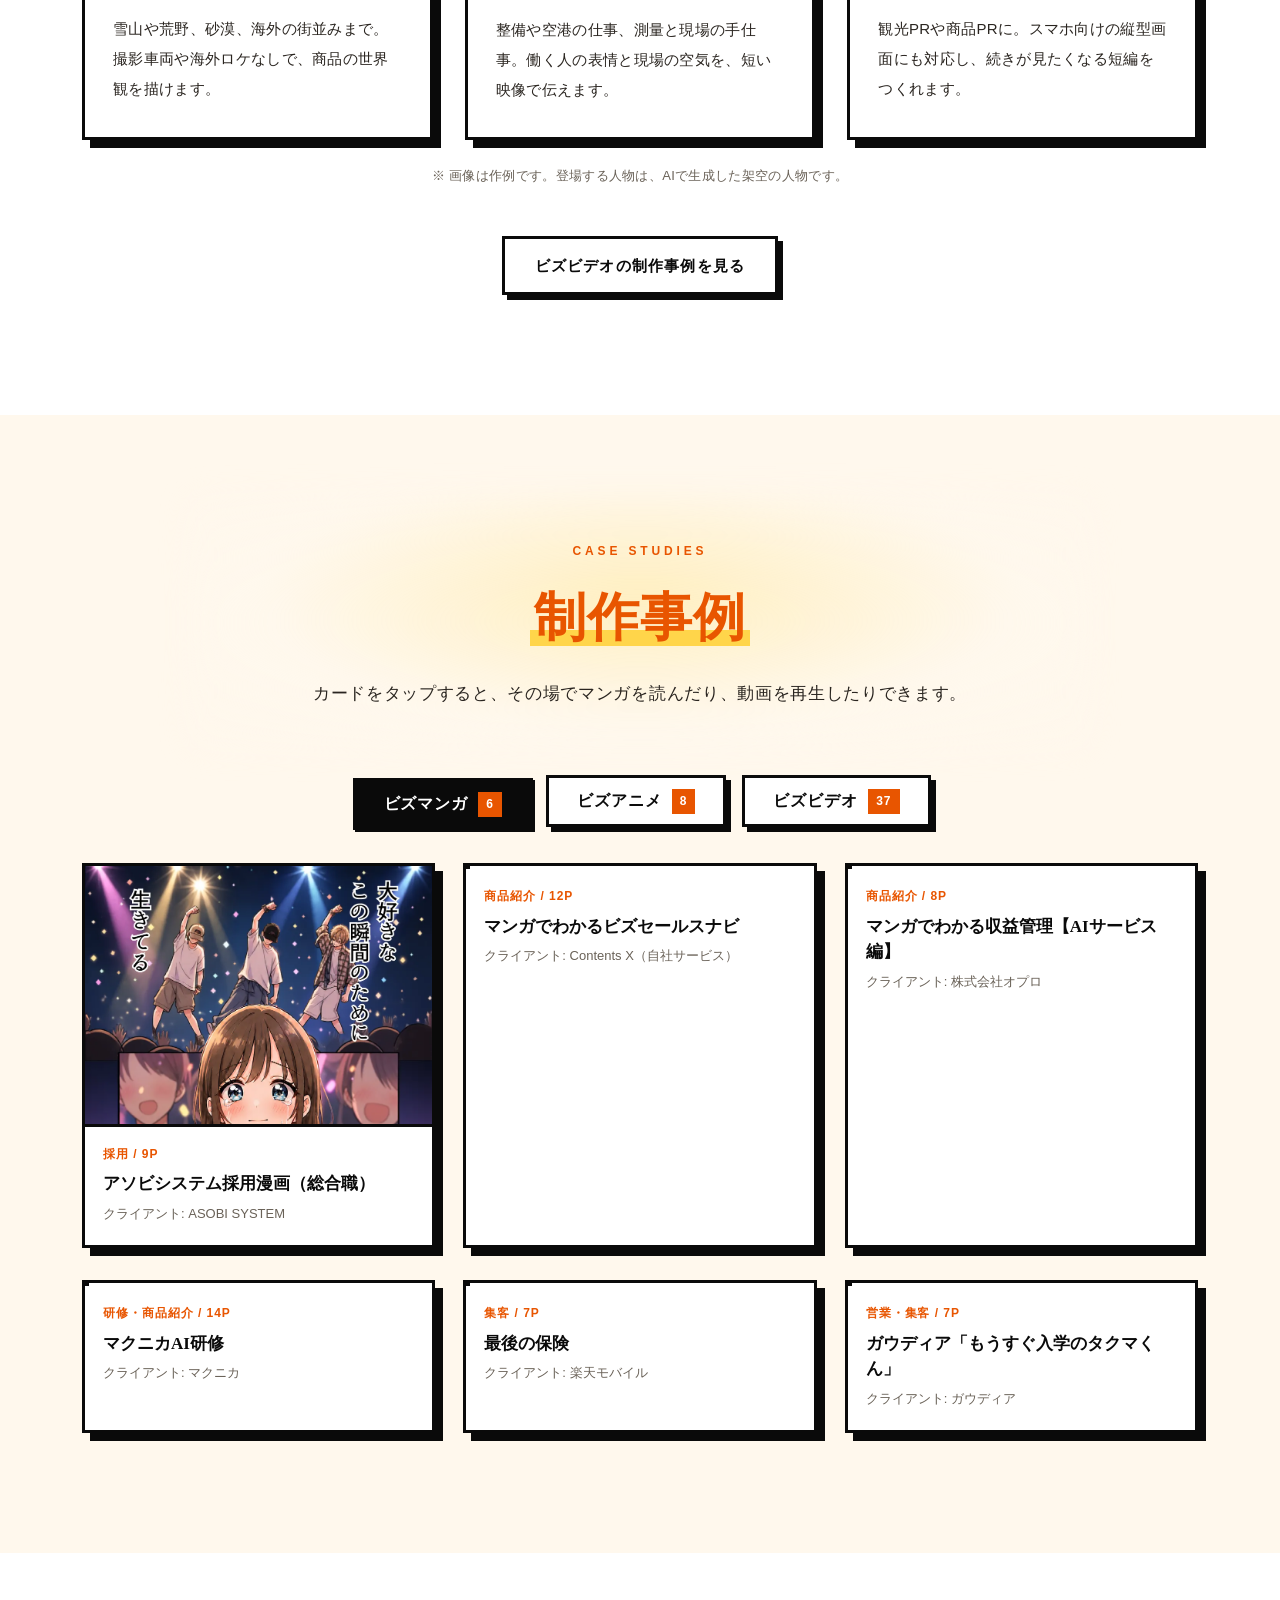
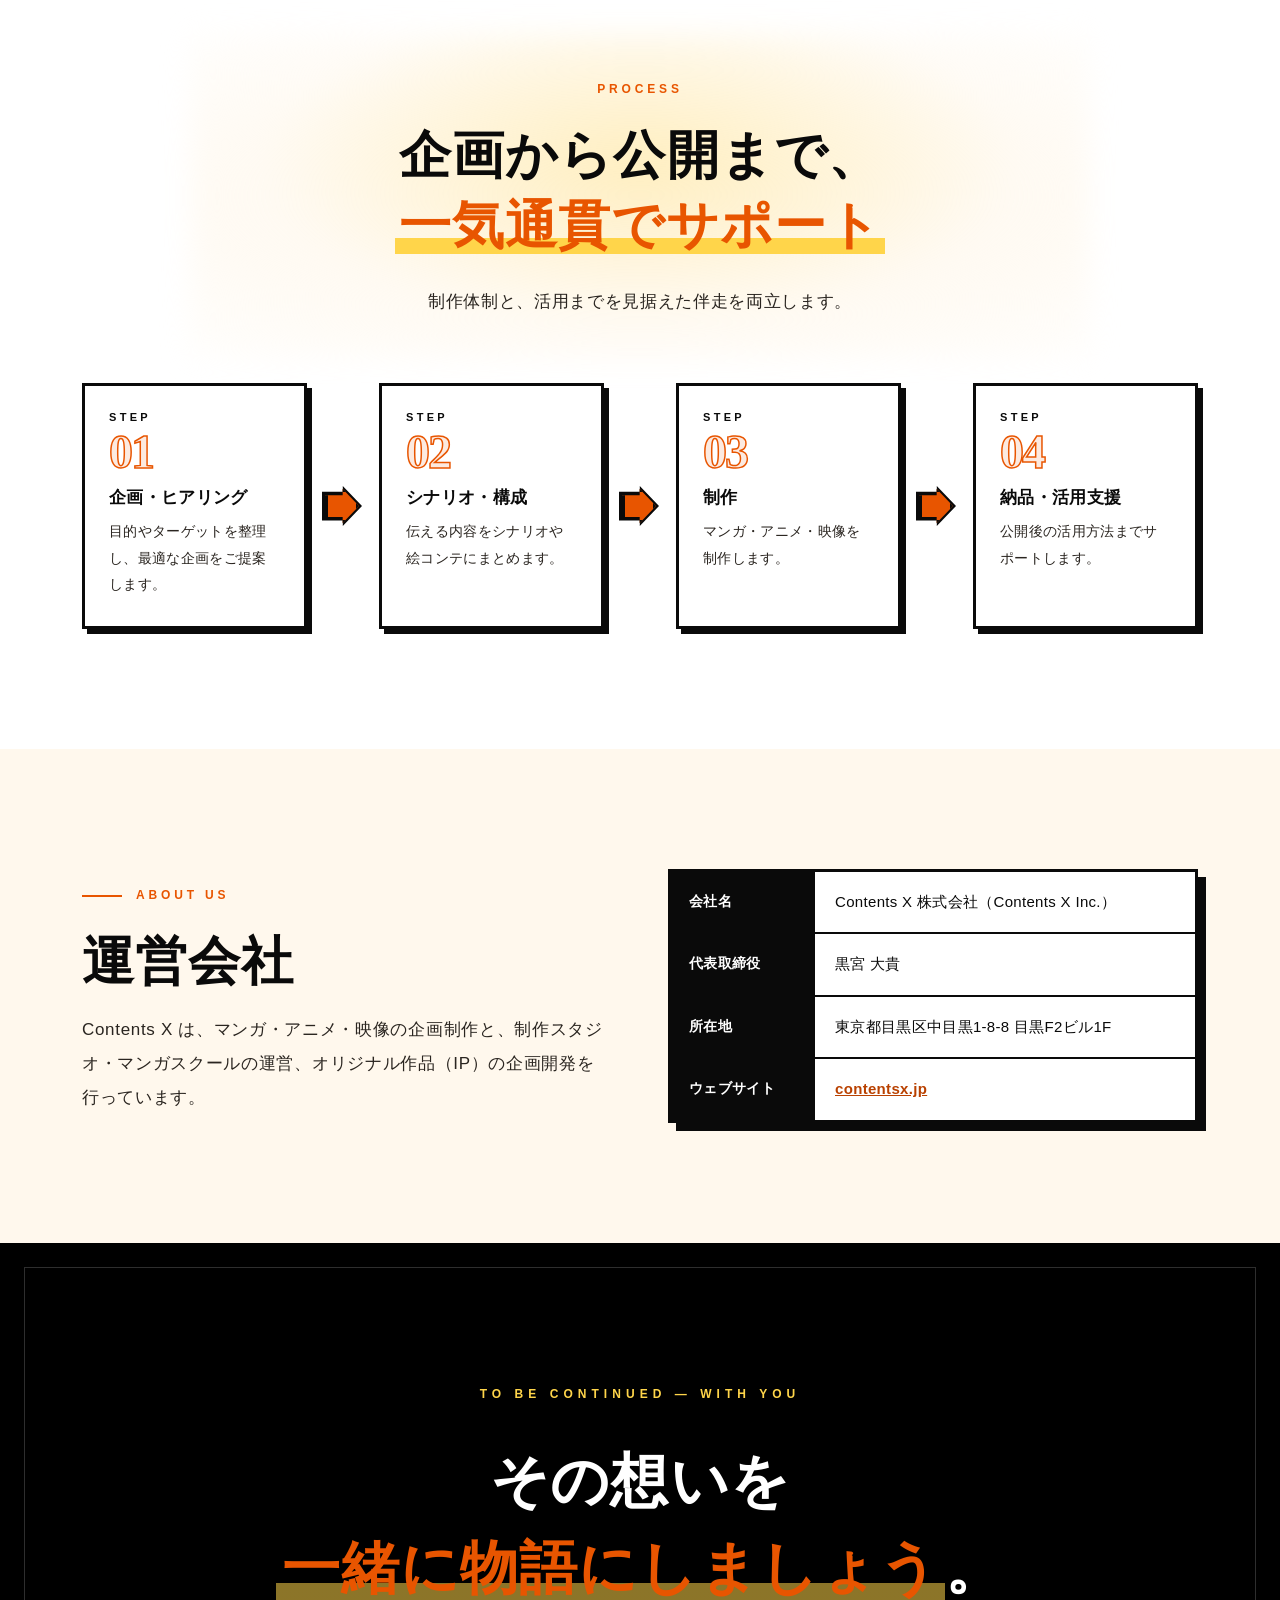
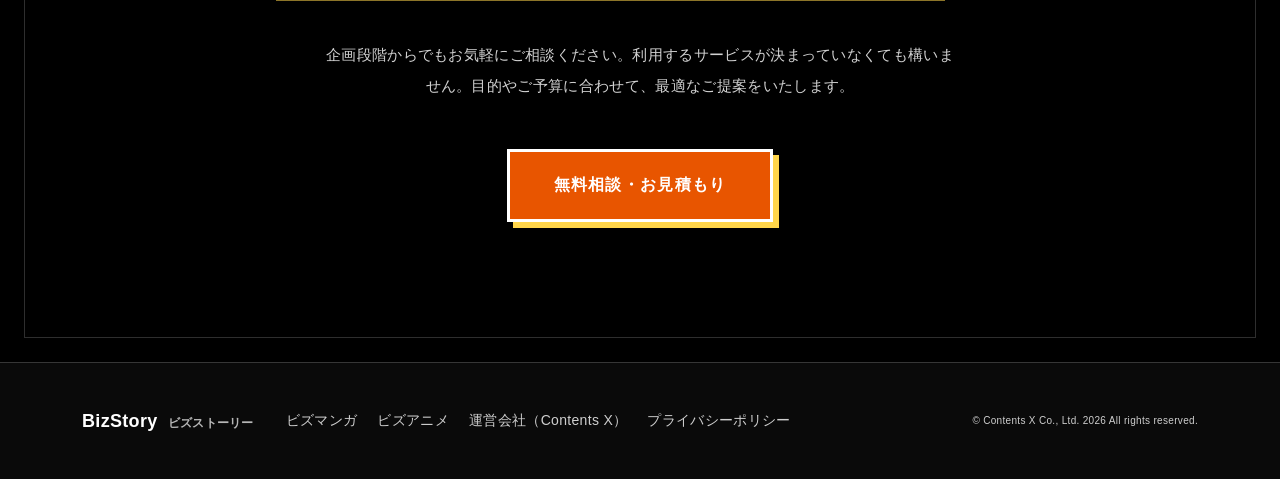
==== commit 405e05d2: "feat: フィードバックに合わせて LP を作り直す（社長あてメール用・ビズマンガの見た目・サービス別の章） - 目的: 他社の社長あてのメールに載せ、Contents X を知らない人に、マンガ・" ====
--- a/index.html
+++ b/index.html
@@ -4,22 +4,27 @@
   <meta charset="UTF-8">
   <meta name="referrer" content="strict-origin-when-cross-origin">
   <meta name="viewport" content="width=device-width, initial-scale=1.0">
-  <!-- 商談で見せるためのLP（2026-11 新設）。検索には出さない（noindex・sitemap に載せない）。
-       CSP はこのページ単体で編集すること（一括置換しない）。事例は WP（cms.contentsx.jp）から読み、動画は youtube-nocookie で再生する。 -->
-  <meta http-equiv="Content-Security-Policy" content="default-src 'self'; script-src 'self'; style-src 'self' https://fonts.googleapis.com; img-src 'self' data: https://cms.contentsx.jp https://i.ytimg.com https://contentsx.jp; font-src 'self' https://fonts.gstatic.com; connect-src 'self' https://cms.contentsx.jp; frame-src https://www.youtube-nocookie.com; object-src 'none'; base-uri 'self'; form-action 'self'">
+  <!-- 他社の社長あてのメールに載せるLP。Contents X を知らない人に、マンガ・アニメを依頼した後のメリットを伝える。
+       構成: トップ → 3つのサービス（押すと各サービスの章へ）→ 物語の効果（共通）→ ビズマンガ → ビズアニメ
+             → マンガからアニメへ（ASOBI SYSTEM）→ ビズビデオ → 制作事例 → 制作の流れ → 運営会社 → 相談。
+       サービスごとの章には、右上にどのサービスの話かを示す札（.bs-svc-tag）を付ける。
+       見た目はビズマンガの用途別LP（css/bm-lp-v2.css）、文章はビズマンガ・Contents X のサイトの表現に合わせる。
+       WordPress には接続しない（このドメインからは読めない）。マンガ・動画の事例は bizstory.js の中のデータを使う。
+       検索には出さない（noindex）。 -->
+  <meta http-equiv="Content-Security-Policy" content="default-src 'self'; script-src 'self'; style-src 'self' https://fonts.googleapis.com; img-src 'self' data: https://i.ytimg.com; font-src 'self' https://fonts.gstatic.com; connect-src 'none'; frame-src https://www.youtube-nocookie.com; object-src 'none'; base-uri 'self'; form-action 'none'">
   <meta http-equiv="Permissions-Policy" content="interest-cohort=(), browsing-topics=()">
   <meta http-equiv="X-Content-Type-Options" content="nosniff">
-  <title>ビズストーリー｜マンガ・アニメ・映像で、伝わるカタチに</title>
-  <meta name="description" content="ビズストーリーは、ビズマンガ・ビズアニメ・ビズビデオの3つの表現で、商品やサービス、会社の想いを物語として届ける制作サービスです。">
+  <title>ビズストーリー｜伝えたいことを、伝わるカタチに。マンガ・アニメ・映像の制作</title>
+  <meta name="description" content="ビズストーリーは、Contents X が手がけるマンガ・アニメ・映像の制作サービスです。商品やサービスを使ったあとの変化をわかりやすく伝え、企業の営業・マーケティング・採用を支援します。">
   <meta name="robots" content="noindex, follow">
-  <link rel="icon" type="image/png" href="https://contentsx.jp/material/images/logo/bizmanga-icon.png">
-  <meta name="theme-color" content="#07143b">
+  <meta name="theme-color" content="#0a0a0a">
+  <link rel="icon" href="data:,">
   <link rel="preconnect" href="https://fonts.googleapis.com">
   <link rel="preconnect" href="https://fonts.gstatic.com" crossorigin>
-  <link rel="stylesheet" href="https://fonts.googleapis.com/css2?family=Inter:wght@700;900&family=Noto+Sans+JP:wght@400;500;700;900&display=swap">
-  <link rel="stylesheet" href="/lp-bizstory/bizstory.css">
-  <link rel="preload" href="/lp-bizstory/images/creative-hero-v2.webp" as="image" type="image/webp">
-  <script defer src="/lp-bizstory/bizstory.js"></script>
+  <link rel="stylesheet" href="https://fonts.googleapis.com/css2?family=Noto+Sans+JP:wght@400;500;700;900&family=Noto+Serif+JP:wght@700;900&family=Public+Sans:wght@700;900&display=swap">
+  <link rel="stylesheet" href="bizstory.css">
+  <link rel="preload" href="images/creative-hero-v2.webp" as="image" type="image/webp">
+  <script defer src="bizstory.js"></script>
 </head>
 <body class="bs-page">
   <a class="bs-skip" href="#main">本文へ移動</a>
@@ -32,11 +37,12 @@
       </a>
       <nav class="bs-nav" aria-label="ページ内">
         <a href="#services">サービス</a>
-        <a href="#choose">使い分け</a>
-        <a href="#cases">事例</a>
-        <a href="#flow">制作の流れ</a>
+        <a href="#bizmanga">ビズマンガ</a>
+        <a href="#bizanime">ビズアニメ</a>
+        <a href="#bizvideo">ビズビデオ</a>
+        <a href="#cases">制作事例</a>
       </nav>
-      <a class="bs-btn bs-btn--primary bs-header__cta" href="/contact">相談する</a>
+      <a class="bs-btn bs-btn--sm bs-header__cta" href="https://bizmanga.contentsx.jp/contact" target="_blank" rel="noopener">お問い合わせ</a>
     </div>
   </header>
 
@@ -45,185 +51,349 @@
     <section class="bs-hero" id="top" aria-labelledby="bs-hero-title">
       <div class="bs-hero__inner">
         <div class="bs-hero__copy">
-          <p class="bs-eyebrow">MANGA / ANIME / VIDEO</p>
-          <h1 class="bs-hero__title" id="bs-hero-title">伝えたいことを、<br><em>物語</em>で、<br class="bs-br-pc">伝わるカタチに。</h1>
-          <p class="bs-hero__lead">ビズストーリーは、マンガ・アニメ・映像の3つの表現で、商品やサービス、会社の想いを「物語」として届ける制作サービスです。</p>
-          <ul class="bs-hero__chips" aria-label="ビズストーリーのサービス">
-            <li><a href="#svc-manga">ビズマンガ</a></li>
-            <li><a href="#svc-anime">ビズアニメ</a></li>
-            <li><a href="#svc-video">ビズビデオ</a></li>
-          </ul>
+          <p class="bs-hero__tag">マンガ・アニメ・映像の制作</p>
+          <p class="bs-eyebrow">BIZ STORY — STORY × BRAND</p>
+          <h1 class="bs-hero__title" id="bs-hero-title">伝えたいことを、<br><em>伝わるカタチ</em>に。</h1>
+          <p class="bs-hero__lead">企業の想いも、商品の良さも、働く人の魅力も。ビズストーリーは、マンガ・アニメ・映像の力で、商品やサービスを使ったあとの変化をわかりやすく伝え、企業の営業・マーケティング・採用を支援します。</p>
           <div class="bs-hero__actions">
-            <a class="bs-btn bs-btn--primary" href="#cases">事例を見る</a>
-            <a class="bs-btn bs-btn--ghost" href="/contact">相談する</a>
+            <a class="bs-btn" href="https://bizmanga.contentsx.jp/contact" target="_blank" rel="noopener">無料相談・お見積もり</a>
+            <a class="bs-btn bs-btn--ghost" href="#cases">制作事例を見る</a>
           </div>
         </div>
         <figure class="bs-hero__visual">
-          <img src="/lp-bizstory/images/creative-hero-v2.webp" width="1536" height="1024" alt="" fetchpriority="high">
+          <img src="images/creative-hero-v2.webp" width="1536" height="1024" alt="" fetchpriority="high">
         </figure>
       </div>
     </section>
 
-    <!-- ===== お悩み ===== -->
-    <section class="bs-section bs-problem" aria-labelledby="bs-problem-title">
-      <div class="bs-container">
-        <p class="bs-eyebrow">PROBLEM</p>
-        <h2 class="bs-section__title" id="bs-problem-title">こんなことで、困っていませんか。</h2>
-        <ul class="bs-problem__list">
-          <li class="bs-problem__item">
-            <span class="bs-problem__num">01</span>
-            <h3>説明しても、良さが伝わらない</h3>
-            <p>資料や文章では、商品を使ったあとの変化まで想像してもらえない。</p>
+    <!-- ===== 3つのサービス（押すと各サービスの章へ） ===== -->
+    <section class="bs-section" id="services" aria-labelledby="bs-services-title">
+      <div class="bs-container">
+        <div class="bs-head">
+          <p class="bs-eyebrow">SERVICES</p>
+          <h2 class="bs-h2" id="bs-services-title">伝える相手に合わせて、<br><em>3つの表現</em>から。</h2>
+          <p class="bs-lead">ビズストーリーは、伝える相手と場面に合わせて選べる3つのサービスです。<br class="bs-br-pc">企画から仕上げまで、目的に合わせたコンテンツを制作します。</p>
+        </div>
+        <div class="bs-services">
+          <a class="bs-svc" href="#bizmanga">
+            <span class="bs-svc__img"><img src="images/bizmanga.webp" width="1448" height="1086" alt="" loading="lazy"><span class="bs-svc__no">01</span></span>
+            <span class="bs-svc__body">
+              <span class="bs-svc__label">BIZ MANGA</span>
+              <span class="bs-svc__name">ビズマンガ</span>
+              <span class="bs-svc__copy">使ったあとの変化を、読むだけで先に体験する。</span>
+              <span class="bs-svc__tags"><span>営業資料</span><span>採用</span><span>商品紹介</span><span>研修</span></span>
+              <span class="bs-svc__more">ビズマンガについて詳しく</span>
+            </span>
+          </a>
+          <a class="bs-svc" href="#bizanime">
+            <span class="bs-svc__img"><img src="images/bizanime.webp" width="1448" height="1086" alt="" loading="lazy"><span class="bs-svc__no">02</span></span>
+            <span class="bs-svc__body">
+              <span class="bs-svc__label">BIZ ANIME</span>
+              <span class="bs-svc__name">ビズアニメ</span>
+              <span class="bs-svc__copy">まだ知らない人に、30秒で価値を伝える。</span>
+              <span class="bs-svc__tags"><span>広告</span><span>SNS</span><span>MV</span><span>キャラクター・IP</span></span>
+              <span class="bs-svc__more">ビズアニメについて詳しく</span>
+            </span>
+          </a>
+          <a class="bs-svc" href="#bizvideo">
+            <span class="bs-svc__img"><img src="images/bizvideo.webp" width="1448" height="1086" alt="" loading="lazy"><span class="bs-svc__no">03</span></span>
+            <span class="bs-svc__body">
+              <span class="bs-svc__label">BIZ VIDEO</span>
+              <span class="bs-svc__name">ビズビデオ</span>
+              <span class="bs-svc__copy">何ができるのかを、1〜2分で見せる。</span>
+              <span class="bs-svc__tags"><span>CM</span><span>採用・会社紹介</span><span>VLOG・SNS</span></span>
+              <span class="bs-svc__more">ビズビデオについて詳しく</span>
+            </span>
+          </a>
+        </div>
+        <a class="bs-combo" href="#manga-to-anime">
+          <span class="bs-combo__label">組み合わせも</span>
+          <span class="bs-combo__text">マンガでつくった物語を、そのままアニメへ展開することもできます。</span>
+          <span class="bs-combo__more">事例を見る</span>
+        </a>
+      </div>
+    </section>
+
+    <!-- ===== 物語の効果（3つのサービスに共通） ===== -->
+    <section class="bs-section bs-section--cream" id="effect" aria-labelledby="bs-effect-title">
+      <div class="bs-container">
+        <div class="bs-head">
+          <p class="bs-eyebrow">WHY STORY</p>
+          <h2 class="bs-h2" id="bs-effect-title">物語が、<em>ビジネスを動かす</em>。</h2>
+          <p class="bs-lead">人は説明ではなく、共感で動く。<br class="bs-br-pc">難しい話も、物語にすればスッと届く。</p>
+        </div>
+        <ul class="bs-panels">
+          <li class="bs-panel-card">
+            <span class="bs-panel-card__num">01</span>
+            <h3 class="bs-h3">最後まで、<em>読まれる・見られる</em>。</h3>
+            <p>どれだけ想いを込めた文章でも、読まれなければ届かない。絵と物語なら、最後まで読み進め、見てもらえます。</p>
           </li>
-          <li class="bs-problem__item">
-            <span class="bs-problem__num">02</span>
-            <h3>そもそも、読まれない・見られない</h3>
-            <p>広告やSNS、ホームページで、最初の数秒で離れてしまう。</p>
+          <li class="bs-panel-card">
+            <span class="bs-panel-card__num">02</span>
+            <h3 class="bs-h3">複雑な内容も、<em>わかりやすく伝わる</em>。</h3>
+            <p>専門的なサービスや導入後の変化を、物語や映像で具体的に伝えられます。読む人が、自社で使う場面をイメージできます。</p>
           </li>
-          <li class="bs-problem__item">
-            <span class="bs-problem__num">03</span>
-            <h3>話を聞いても、記憶に残らない</h3>
-            <p>商談や採用の場で伝えた想いが、あとで思い出してもらえない。</p>
+          <li class="bs-panel-card">
+            <span class="bs-panel-card__num">03</span>
+            <h3 class="bs-h3">そして、<em>記憶に残る</em>。</h3>
+            <p>感情が動いた物語は、あとで思い出してもらえます。担当者だけでなく、上司や決裁者にも同じ内容をわかりやすく共有できます。</p>
           </li>
         </ul>
-        <p class="bs-bridge">情報を並べるのではなく、<strong>物語にする</strong>と、人は自分ごととして受け取ります。</p>
-      </div>
-    </section>
-
-    <!-- ===== 3つのサービス ===== -->
-    <section class="bs-section bs-services" id="services" aria-labelledby="bs-services-title">
-      <div class="bs-container">
-        <p class="bs-eyebrow">SERVICES</p>
-        <h2 class="bs-section__title" id="bs-services-title">1つの物語を、3つの表現で。</h2>
-        <p class="bs-section__lead">伝えたい相手と場面に合わせて、マンガ・アニメ・映像から選べます。組み合わせての制作もできます。</p>
-        <div class="bs-services__grid">
-          <article class="bs-svc" id="svc-manga">
-            <img class="bs-svc__img" src="/lp-bizstory/images/bizmanga.webp" width="1448" height="1086" alt="" loading="lazy">
-            <div class="bs-svc__body">
-              <p class="bs-svc__label">BizManga</p>
-              <h3 class="bs-svc__name">ビズマンガ</h3>
-              <p class="bs-svc__copy">使ったあとの変化を、読むだけで先に体験する。</p>
-              <p class="bs-svc__text">導入前の悩みから導入後の変化までを物語で描き、読む人が自社で使う場面を具体的にイメージできるようにします。</p>
-              <ul class="bs-svc__tags"><li>営業資料</li><li>採用</li><li>商品紹介</li><li>研修</li></ul>
-              <a class="bs-svc__link" href="/" target="_blank" rel="noopener">ビズマンガのサイトを見る</a>
-            </div>
-          </article>
-          <article class="bs-svc" id="svc-anime">
-            <img class="bs-svc__img" src="/lp-bizstory/images/bizanime.webp" width="1448" height="1086" alt="" loading="lazy">
-            <div class="bs-svc__body">
-              <p class="bs-svc__label">BizAnime</p>
-              <h3 class="bs-svc__name">ビズアニメ</h3>
-              <p class="bs-svc__copy">まだ知らない人に、30秒で価値を伝える。</p>
-              <p class="bs-svc__text">サービスを使う場面とその後の変化を短いアニメーションで伝え、広告やSNSで興味を持ってもらうきっかけをつくります。</p>
-              <ul class="bs-svc__tags"><li>広告</li><li>SNS</li><li>MV</li><li>キャラクター</li></ul>
-              <a class="bs-svc__link" href="/bizanime" target="_blank" rel="noopener">ビズアニメのページを見る</a>
-            </div>
-          </article>
-          <article class="bs-svc" id="svc-video">
-            <img class="bs-svc__img" src="/lp-bizstory/images/bizvideo.webp" width="1448" height="1086" alt="" loading="lazy">
-            <div class="bs-svc__body">
-              <p class="bs-svc__label">BizVideo</p>
-              <h3 class="bs-svc__name">ビズビデオ</h3>
-              <p class="bs-svc__copy">何ができるのかを、1〜2分で見せる。</p>
-              <p class="bs-svc__text">商品やサービスの動き、使い方、導入後の様子を短い映像で伝えます。</p>
-              <ul class="bs-svc__tags"><li>会社・採用PR</li><li>商品紹介</li><li>展示会</li></ul>
-              <a class="bs-svc__link" href="#cases" data-bs-tab-link="video">ビズビデオの事例を見る</a>
-            </div>
-          </article>
-        </div>
-      </div>
-    </section>
-
-    <!-- ===== 使い分け ===== -->
-    <section class="bs-section bs-choose" id="choose" aria-labelledby="bs-choose-title">
-      <div class="bs-container">
-        <p class="bs-eyebrow">HOW TO CHOOSE</p>
-        <h2 class="bs-section__title" id="bs-choose-title">目的から選ぶ</h2>
-        <div class="bs-choose__table-wrap">
-          <table class="bs-choose__table">
-            <thead>
-              <tr><th scope="col">伝えたいこと・使う場面</th><th scope="col">おすすめ</th><th scope="col">見てもらう時間の目安</th></tr>
-            </thead>
-            <tbody>
-              <tr><th scope="row">商品・サービスの価値を、じっくり理解してほしい（営業資料・ホームページ）</th><td><span class="bs-pill bs-pill--manga">ビズマンガ</span></td><td>読む人のペースで数分</td></tr>
-              <tr><th scope="row">会社の想いや働く人を伝えたい（採用・会社紹介・IR）</th><td><span class="bs-pill bs-pill--manga">ビズマンガ</span><span class="bs-pill bs-pill--video">ビズビデオ</span></td><td>数分</td></tr>
-              <tr><th scope="row">まだ知らない人に、まず興味を持ってほしい（広告・SNS）</th><td><span class="bs-pill bs-pill--anime">ビズアニメ</span></td><td>約30秒</td></tr>
-              <tr><th scope="row">キャラクターや世界観をつくって育てたい（IP・MV）</th><td><span class="bs-pill bs-pill--anime">ビズアニメ</span><span class="bs-pill bs-pill--manga">ビズマンガ</span></td><td>作品による</td></tr>
-              <tr><th scope="row">使い方や導入後の様子を、短く見せたい（展示会・商品紹介）</th><td><span class="bs-pill bs-pill--video">ビズビデオ</span></td><td>1〜2分</td></tr>
-            </tbody>
-          </table>
-        </div>
-      </div>
-    </section>
-
-    <!-- ===== 事例（WP から読み込み） ===== -->
-    <section class="bs-section bs-cases" id="cases" aria-labelledby="bs-cases-title">
-      <div class="bs-container">
-        <p class="bs-eyebrow">CASES</p>
-        <h2 class="bs-section__title" id="bs-cases-title">事例を見る</h2>
-        <p class="bs-section__lead">カードを押すと、その場でマンガを読んだり動画を再生したりできます。</p>
+      </div>
+    </section>
+
+    <!-- ===== 黒い帯 ===== -->
+    <section class="bs-bridge" aria-label="ビズストーリーでできること">
+      <div class="bs-bridge__inner">
+        <p class="bs-bridge__eyebrow">SOLUTION</p>
+        <p class="bs-bridge__statement">文章では届かない想いも、<br><em>ビズストーリー</em>で物語にできる！</p>
+      </div>
+    </section>
+
+    <!-- ===== ビズマンガ ===== -->
+    <section class="bs-section bs-svc-section" id="bizmanga" aria-labelledby="bs-manga-title">
+      <div class="bs-container">
+        <div class="bs-svc-head">
+          <p class="bs-svc-tag"><span>SERVICE 01</span>ビズマンガ</p>
+          <p class="bs-eyebrow">BIZ MANGA</p>
+          <h2 class="bs-h2" id="bs-manga-title">使ったあとの変化を、<br><em>読むだけで先に体験</em>する。</h2>
+          <p class="bs-lead">導入前の悩みから導入後の変化までを物語で描き、読む人が自社で使う場面を具体的にイメージできるようにします。</p>
+        </div>
+        <div class="bs-merits">
+          <article class="bs-merit">
+            <img class="bs-merit__img" src="images/manga/bizsalesnavi/03.webp" width="900" height="1257" alt="" loading="lazy">
+            <div class="bs-merit__body">
+              <p class="bs-merit__label">営業</p>
+              <h3 class="bs-h3">決裁者まで、<em>物語のまま届く</em>。</h3>
+              <p>提案資料・Web・メールに添えると、商品やサービスを使ったあとの変化を、商談の前に読んでもらえます。担当者から上司、決裁者へ、内容がそのまま伝わります。</p>
+            </div>
+          </article>
+          <article class="bs-merit">
+            <img class="bs-merit__img" src="images/manga/asobi-recruit/02.webp" width="900" height="1125" alt="" loading="lazy">
+            <div class="bs-merit__body">
+              <p class="bs-merit__label">採用</p>
+              <h3 class="bs-h3">入社後の働き方が、<em>物語として伝わる</em>。</h3>
+              <p>「先輩社員の1日」「初めての配属」「初めての成功体験」。求職者は登場人物に自分を重ねて、入社後の自分を具体的にイメージできます。</p>
+            </div>
+          </article>
+          <article class="bs-merit">
+            <img class="bs-merit__img" src="images/manga/macnica-ai-school/02.webp" width="900" height="1273" alt="" loading="lazy">
+            <div class="bs-merit__body">
+              <p class="bs-merit__label">資産</p>
+              <h3 class="bs-h3">1本を、<em>4媒体以上の資産</em>に。</h3>
+              <p>納品時には全データの著作権・利用権をクライアントへ譲渡。Web・印刷物・SNS・動画まで、1作品を追加費用なしであらゆる用途へ展開できます。</p>
+            </div>
+          </article>
+        </div>
+        <div class="bs-svc-foot"><a class="bs-btn bs-btn--ghost" href="#cases" data-bs-tab-link="manga">ビズマンガの制作事例を見る</a></div>
+      </div>
+    </section>
+
+    <!-- ===== ビズアニメ ===== -->
+    <section class="bs-section bs-svc-section bs-section--ink" id="bizanime" aria-labelledby="bs-anime-title">
+      <div class="bs-container">
+        <div class="bs-svc-head">
+          <p class="bs-svc-tag"><span>SERVICE 02</span>ビズアニメ</p>
+          <p class="bs-eyebrow">BIZ ANIME</p>
+          <h2 class="bs-h2" id="bs-anime-title">まだ知らない人に、<br><em>30秒で</em>価値を伝える。</h2>
+          <p class="bs-lead">AI動画技術 × クリエイターの演出力で、広告・VTuber・MV・IPまで。<br class="bs-br-pc">アイデアを、動くコンテンツへ。</p>
+        </div>
+        <div class="bs-merits">
+          <article class="bs-merit">
+            <img class="bs-merit__img" src="https://i.ytimg.com/vi/V9ZC16hTlZI/hqdefault.jpg" width="480" height="360" alt="" loading="lazy">
+            <div class="bs-merit__body">
+              <p class="bs-merit__label">広告・SNS</p>
+              <h3 class="bs-h3">広告らしくない、<em>止まる広告</em>。</h3>
+              <p>サービスを使う場面とその後の変化を短いアニメーションで伝え、広告やSNSで興味喚起につなげます。</p>
+            </div>
+          </article>
+          <article class="bs-merit">
+            <img class="bs-merit__img" src="https://i.ytimg.com/vi/W4ALRjhxyKw/hqdefault.jpg" width="480" height="360" alt="" loading="lazy">
+            <div class="bs-merit__body">
+              <p class="bs-merit__label">キャラクター・IP</p>
+              <h3 class="bs-h3">キャラクターも、<em>世界観も</em>。</h3>
+              <p>キャラクターデザインや世界観づくりを含め、ゼロからの立ち上げに対応しています。既存IPをお持ちの場合は、その世界観を活かした展開も可能です。</p>
+            </div>
+          </article>
+          <article class="bs-merit">
+            <img class="bs-merit__img" src="https://i.ytimg.com/vi/7m2ORgR-PDg/hqdefault.jpg" width="480" height="360" alt="" loading="lazy">
+            <div class="bs-merit__body">
+              <p class="bs-merit__label">配信</p>
+              <h3 class="bs-h3">ひとつのスタイルに、<em>閉じない</em>。</h3>
+              <p>配信面（SNS・広告枠・サイネージ等）に合わせて、比率・尺・テンポを設計します。媒体、尺、世界観に合わせて、最適な映像表現を組み立てます。</p>
+            </div>
+          </article>
+        </div>
+        <div class="bs-svc-foot"><a class="bs-btn bs-btn--on-dark" href="#cases" data-bs-tab-link="anime">ビズアニメの制作事例を見る</a></div>
+      </div>
+    </section>
+
+    <!-- ===== マンガからアニメへ（ビズマンガ × ビズアニメ） ===== -->
+    <section class="bs-section bs-svc-section bs-section--cream" id="manga-to-anime" aria-labelledby="bs-m2a-title">
+      <div class="bs-container">
+        <div class="bs-svc-head">
+          <p class="bs-svc-tag"><span>COMBINATION</span>ビズマンガ × ビズアニメ</p>
+          <p class="bs-eyebrow">FROM MANGA TO ANIME</p>
+          <h2 class="bs-h2" id="bs-m2a-title">マンガでつくった物語を、<br><em>そのままアニメへ</em>。</h2>
+          <p class="bs-lead">まずマンガで物語とキャラクターをつくり、同じ世界観のままアニメへ。<br class="bs-br-pc">1つの物語で、伝える場所を広げられます。</p>
+        </div>
+        <ol class="bs-steps">
+          <li class="bs-step"><span class="bs-step__num">01</span><h3 class="bs-step__name">マンガで、物語とキャラクターをつくる</h3><p class="bs-step__desc">営業資料・採用ページ・ホームページで、じっくり読んでもらう。</p></li>
+          <li class="bs-step"><span class="bs-step__num">02</span><h3 class="bs-step__name">同じキャラクターで、アニメにする</h3><p class="bs-step__desc">動きと音が加わり、短い時間でも印象に残る。</p></li>
+          <li class="bs-step"><span class="bs-step__num">03</span><h3 class="bs-step__name">広告・SNS・イベントへ広げる</h3><p class="bs-step__desc">まだ知らない人に届く入口から、1つの物語を使い続ける。</p></li>
+        </ol>
+
+        <!-- 事例: ASOBI SYSTEM（マンガ → アニメ）。アニメの動画は準備中（決まったら bizstory.js の FEATURE に YouTube の ID を入れる） -->
+        <article class="bs-feature" aria-labelledby="bs-feature-title">
+          <div class="bs-feature__head">
+            <p class="bs-feature__label">CASE STUDY</p>
+            <h3 class="bs-h3" id="bs-feature-title">ASOBI SYSTEM 様の事例</h3>
+            <p class="bs-feature__text">マンガで描いた物語をもとに、アニメの制作まで展開しました。</p>
+          </div>
+          <div class="bs-feature__body">
+            <div class="bs-feature__slot">
+              <p class="bs-feature__slot-label"><span>MANGA</span>マンガ</p>
+              <button class="bs-feature__media bs-feature__media--manga" type="button" data-bs-feature="manga" aria-haspopup="dialog">
+                <img src="images/manga/asobi-recruit/01.webp" width="900" height="1125" alt="ASOBI SYSTEM 様のマンガの1ページ目" loading="lazy">
+                <span class="bs-feature__hint">タップして読む</span>
+              </button>
+            </div>
+            <span class="bs-feature__arrow" aria-hidden="true"></span>
+            <div class="bs-feature__slot">
+              <p class="bs-feature__slot-label"><span>ANIME</span>アニメ</p>
+              <button class="bs-feature__media bs-feature__media--anime" type="button" data-bs-feature="anime" aria-haspopup="dialog">
+                <span class="bs-placeholder">アニメの動画は準備中です</span>
+              </button>
+            </div>
+          </div>
+        </article>
+      </div>
+    </section>
+
+    <!-- ===== ビズビデオ ===== -->
+    <section class="bs-section bs-svc-section" id="bizvideo" aria-labelledby="bs-video-title">
+      <div class="bs-container">
+        <div class="bs-svc-head">
+          <p class="bs-svc-tag"><span>SERVICE 03</span>ビズビデオ</p>
+          <p class="bs-eyebrow">BIZ VIDEO</p>
+          <h2 class="bs-h2" id="bs-video-title">何ができるのかを、<br><em>1〜2分で</em>見せる。</h2>
+          <p class="bs-lead">商品やサービスの動き、使い方、導入後の様子を短い映像で伝えます。<br class="bs-br-pc">リアルな映像で、ビジネスを動かす。</p>
+        </div>
+        <div class="bs-merits">
+          <article class="bs-merit">
+            <img class="bs-merit__img" src="images/video/v10.webp" width="640" height="252" alt="" loading="lazy">
+            <div class="bs-merit__body">
+              <p class="bs-merit__label">商品・サービスのCM</p>
+              <h3 class="bs-h3">撮影が難しい場面も、<em>ロケなしで</em>。</h3>
+              <p>雪山や荒野、砂漠、海外の街並みまで。撮影車両や海外ロケなしで、商品の世界観を描けます。</p>
+            </div>
+          </article>
+          <article class="bs-merit">
+            <img class="bs-merit__img" src="images/video/v21.webp" width="640" height="252" alt="" loading="lazy">
+            <div class="bs-merit__body">
+              <p class="bs-merit__label">採用・会社紹介</p>
+              <h3 class="bs-h3">働く現場を、<em>風景で見せる</em>。</h3>
+              <p>整備や空港の仕事、測量と現場の手仕事。働く人の表情と現場の空気を、短い映像で伝えます。</p>
+            </div>
+          </article>
+          <article class="bs-merit">
+            <img class="bs-merit__img" src="images/video/v36.webp" width="640" height="252" alt="" loading="lazy">
+            <div class="bs-merit__body">
+              <p class="bs-merit__label">VLOG・SNS</p>
+              <h3 class="bs-h3">等身大の一日を、<em>SNSへ</em>。</h3>
+              <p>観光PRや商品PRに。スマホ向けの縦型画面にも対応し、続きが見たくなる短編をつくれます。</p>
+            </div>
+          </article>
+        </div>
+        <p class="bs-note">※ 画像は作例です。登場する人物は、AIで生成した架空の人物です。</p>
+        <div class="bs-svc-foot"><a class="bs-btn bs-btn--ghost" href="#cases" data-bs-tab-link="video">ビズビデオの制作事例を見る</a></div>
+      </div>
+    </section>
+
+    <!-- ===== 制作事例（データは bizstory.js） ===== -->
+    <section class="bs-section bs-section--cream" id="cases" aria-labelledby="bs-cases-title">
+      <div class="bs-container">
+        <div class="bs-head">
+          <p class="bs-eyebrow">CASE STUDIES</p>
+          <h2 class="bs-h2" id="bs-cases-title"><em>制作事例</em></h2>
+          <p class="bs-lead">カードをタップすると、その場でマンガを読んだり、動画を再生したりできます。</p>
+        </div>
         <div class="bs-tabs" role="tablist" aria-label="事例の種類">
           <button class="bs-tab" role="tab" id="bs-tab-manga" aria-controls="bs-panel-manga" aria-selected="true" data-bs-tab="manga">ビズマンガ<span class="bs-tab__count" data-bs-count="manga"></span></button>
           <button class="bs-tab" role="tab" id="bs-tab-anime" aria-controls="bs-panel-anime" aria-selected="false" tabindex="-1" data-bs-tab="anime">ビズアニメ<span class="bs-tab__count" data-bs-count="anime"></span></button>
           <button class="bs-tab" role="tab" id="bs-tab-video" aria-controls="bs-panel-video" aria-selected="false" tabindex="-1" data-bs-tab="video">ビズビデオ<span class="bs-tab__count" data-bs-count="video"></span></button>
         </div>
         <div class="bs-panel" role="tabpanel" id="bs-panel-manga" aria-labelledby="bs-tab-manga" data-bs-panel="manga">
-          <div class="bs-filter" data-bs-filter="manga" hidden></div>
           <ul class="bs-grid bs-grid--manga" data-bs-grid="manga"></ul>
-          <div class="bs-more" data-bs-more="manga" hidden><button class="bs-btn bs-btn--ghost" type="button">もっと見る</button></div>
-          <p class="bs-status" data-bs-status="manga">事例を読み込んでいます…</p>
         </div>
         <div class="bs-panel" role="tabpanel" id="bs-panel-anime" aria-labelledby="bs-tab-anime" data-bs-panel="anime" hidden>
           <ul class="bs-grid bs-grid--video" data-bs-grid="anime"></ul>
-          <div class="bs-more" data-bs-more="anime" hidden><button class="bs-btn bs-btn--ghost" type="button">もっと見る</button></div>
-          <p class="bs-status" data-bs-status="anime">事例を読み込んでいます…</p>
         </div>
         <div class="bs-panel" role="tabpanel" id="bs-panel-video" aria-labelledby="bs-tab-video" data-bs-panel="video" hidden>
-          <ul class="bs-grid bs-grid--video" data-bs-grid="video"></ul>
-          <p class="bs-status" data-bs-status="video">事例を読み込んでいます…</p>
-        </div>
-        <noscript><p class="bs-status">事例は <a href="/works">ビズマンガの制作事例</a> と <a href="/bizanime">ビズアニメのページ</a> でご覧いただけます。</p></noscript>
+          <div class="bs-filter" data-bs-filter="video" hidden></div>
+          <ul class="bs-grid bs-grid--wide" data-bs-grid="video"></ul>
+          <div class="bs-more" data-bs-more="video" hidden><button class="bs-btn bs-btn--ghost" type="button">もっと見る</button></div>
+          <p class="bs-note">※ 掲載作品は、ビズビデオで描ける表現の幅をお示しするための作例です。特定企業の受注実績や、実在する商品・ブランドとの関係を示すものではありません。<br>※ 登場する人物は、AIで生成した架空の人物です。配信時は、掲載先に合わせてAI生成である旨の表示をご案内します。<br>※ 美容室の採用動画（前編・後編）は構成の作例です。実際の採用動画では、社員ご本人の声や写真を使います。</p>
+        </div>
+        <noscript><p class="bs-note">制作事例の一覧を表示するには、JavaScript を有効にしてください。</p></noscript>
       </div>
     </section>
 
     <!-- ===== 制作の流れ ===== -->
-    <section class="bs-section bs-flow" id="flow" aria-labelledby="bs-flow-title">
-      <div class="bs-container">
-        <p class="bs-eyebrow">FLOW</p>
-        <h2 class="bs-section__title" id="bs-flow-title">制作の流れ</h2>
-        <p class="bs-section__lead">マンガ・アニメ・映像のどれでも、最初に「誰に、何を、どの順番で伝えるか」を一緒に決めてから作ります。</p>
-        <img class="bs-flow__img" src="/lp-bizstory/images/creative-process.jpg" width="1944" height="809" alt="" loading="lazy">
-        <ol class="bs-flow__steps">
-          <li><span class="bs-flow__num">STEP 01</span><h3>ご相談・ヒアリング</h3><p>伝えたい相手、使う場面、目的をうかがい、表現の種類を一緒に選びます。</p></li>
-          <li><span class="bs-flow__num">STEP 02</span><h3>構成・シナリオ</h3><p>伝える順番を決め、物語の流れとシナリオをつくります。</p></li>
-          <li><span class="bs-flow__num">STEP 03</span><h3>制作・確認</h3><p>キャラクターや絵コンテを確認いただきながら、仕上げていきます。</p></li>
-          <li><span class="bs-flow__num">STEP 04</span><h3>納品・活用</h3><p>営業資料、広告、SNS、採用など、使う場面に合わせた形でお渡しします。</p></li>
+    <section class="bs-section" id="flow" aria-labelledby="bs-flow-title">
+      <div class="bs-container">
+        <div class="bs-head">
+          <p class="bs-eyebrow">PROCESS</p>
+          <h2 class="bs-h2" id="bs-flow-title">企画から公開まで、<br><em>一気通貫でサポート</em></h2>
+          <p class="bs-lead">制作体制と、活用までを見据えた伴走を両立します。</p>
+        </div>
+        <ol class="bs-flow">
+          <li class="bs-flow__step"><span class="bs-flow__num">01</span><h3 class="bs-flow__name">企画・ヒアリング</h3><p class="bs-flow__desc">目的やターゲットを整理し、最適な企画をご提案します。</p></li>
+          <li class="bs-flow__step"><span class="bs-flow__num">02</span><h3 class="bs-flow__name">シナリオ・構成</h3><p class="bs-flow__desc">伝える内容をシナリオや絵コンテにまとめます。</p></li>
+          <li class="bs-flow__step"><span class="bs-flow__num">03</span><h3 class="bs-flow__name">制作</h3><p class="bs-flow__desc">マンガ・アニメ・映像を制作します。</p></li>
+          <li class="bs-flow__step"><span class="bs-flow__num">04</span><h3 class="bs-flow__name">納品・活用支援</h3><p class="bs-flow__desc">公開後の活用方法までサポートします。</p></li>
         </ol>
+      </div>
+    </section>
+
+    <!-- ===== 運営会社 ===== -->
+    <section class="bs-section bs-section--cream" aria-labelledby="bs-company-title">
+      <div class="bs-container bs-company">
+        <div class="bs-company__copy">
+          <p class="bs-eyebrow">ABOUT US</p>
+          <h2 class="bs-h2" id="bs-company-title">運営会社</h2>
+          <p class="bs-lead">Contents X は、マンガ・アニメ・映像の企画制作と、制作スタジオ・マンガスクールの運営、オリジナル作品（IP）の企画開発を行っています。</p>
+        </div>
+        <dl class="bs-company__table">
+          <div><dt>会社名</dt><dd>Contents X 株式会社（Contents X Inc.）</dd></div>
+          <div><dt>代表取締役</dt><dd>黒宮 大貴</dd></div>
+          <div><dt>所在地</dt><dd>東京都目黒区中目黒1-8-8 目黒F2ビル1F</dd></div>
+          <div><dt>ウェブサイト</dt><dd><a href="https://contentsx.jp/" target="_blank" rel="noopener">contentsx.jp</a></dd></div>
+        </dl>
       </div>
     </section>
 
     <!-- ===== 最後の案内 ===== -->
     <section class="bs-end" aria-labelledby="bs-end-title">
-      <div class="bs-container bs-end__inner">
-        <p class="bs-eyebrow bs-eyebrow--light">LET'S MAKE YOUR STORY</p>
-        <h2 class="bs-end__title" id="bs-end-title">あなたの会社の物語を、<br>一緒につくりませんか。</h2>
-        <p class="bs-end__lead">どの表現が合うか分からない段階でも大丈夫です。伝えたいことをお聞かせください。</p>
+      <div class="bs-end__inner">
+        <p class="bs-end__eyebrow">TO BE CONTINUED — WITH YOU</p>
+        <h2 class="bs-end__title" id="bs-end-title">その想いを<br><em>一緒に物語にしましょう</em>。</h2>
+        <p class="bs-end__text">企画段階からでもお気軽にご相談ください。利用するサービスが決まっていなくても構いません。目的やご予算に合わせて、最適なご提案をいたします。</p>
         <div class="bs-end__actions">
-          <a class="bs-btn bs-btn--primary" href="/contact">相談する</a>
-          <a class="bs-btn bs-btn--light" href="/download">資料をダウンロード</a>
+          <a class="bs-btn bs-btn--lg bs-btn--on-dark" href="https://bizmanga.contentsx.jp/contact" target="_blank" rel="noopener">無料相談・お見積もり</a>
         </div>
       </div>
     </section>
   </main>
 
   <footer class="bs-footer">
-    <div class="bs-container bs-footer__inner">
-      <p class="bs-footer__brand">BizStory　ビズストーリー</p>
+    <div class="bs-footer__inner">
+      <p class="bs-footer__brand">BizStory<span>ビズストーリー</span></p>
       <ul class="bs-footer__links">
-        <li><a href="/">ビズマンガ</a></li>
-        <li><a href="/bizanime">ビズアニメ</a></li>
+        <li><a href="https://bizmanga.contentsx.jp/" target="_blank" rel="noopener">ビズマンガ</a></li>
+        <li><a href="https://bizmanga.contentsx.jp/bizanime" target="_blank" rel="noopener">ビズアニメ</a></li>
         <li><a href="https://contentsx.jp/" target="_blank" rel="noopener">運営会社（Contents X）</a></li>
-        <li><a href="/privacy-policy">プライバシーポリシー</a></li>
+        <li><a href="https://bizmanga.contentsx.jp/privacy-policy" target="_blank" rel="noopener">プライバシーポリシー</a></li>
       </ul>
       <p class="bs-footer__copy"><small>&copy; Contents X Co., Ltd. 2026 All rights reserved.</small></p>
     </div>
--- a/bizstory.css
+++ b/bizstory.css
@@ -0,0 +1,509 @@
+/* ビズストーリー LP（他社の社長あてのメールに載せるLP）
+   見た目はビズマンガの用途別LP（josawa2255/bizmanga の css/bm-lp-v2.css「MANGA MAGAZINE × BRAND SITE」）に合わせる:
+   黒い太枠＋ずらした影のコマ割りパネル、明朝体の見出し＋オレンジ文字と黄色のマーカー、生成り色の面、黒い帯、フチ文字の番号。
+   色・太さの値は bm-lp-v2.css の :root（--lpv2-*）と同じ。このページだけで使うので、すべて .bs-page の中に閉じる。 */
+
+.bs-page {
+  --bs-paper: #ffffff;
+  --bs-cream: #fff8ed;
+  --bs-cream-deep: #f5ecd9;
+  --bs-ink: #0a0a0a;
+  --bs-ink-soft: #2a2520;
+  --bs-ink-mute: #6a6258;
+  --bs-rule-soft: #e4dbc6;
+  --bs-accent: #e85500;
+  --bs-accent-deep: #b94100;
+  --bs-accent-soft: rgba(232, 85, 0, 0.12);
+  --bs-yellow: #ffd54a;
+  --bs-font-display: "Noto Serif JP", "Hiragino Mincho ProN", serif;
+  --bs-font-sans: "Noto Sans JP", "Hiragino Kaku Gothic ProN", sans-serif;
+  --bs-font-mono: "Public Sans", "Noto Sans JP", sans-serif;
+  --bs-shadow-panel: 8px 8px 0 var(--bs-ink);
+  --bs-shadow-panel-sm: 5px 5px 0 var(--bs-ink);
+  --bs-border-w: 3px;
+  --bs-header-h: 68px;
+
+  margin: 0;
+  background: var(--bs-paper);
+  color: var(--bs-ink);
+  font-family: var(--bs-font-sans);
+  font-size: 16px;
+  line-height: 1.9;
+  letter-spacing: 0.02em;
+  -webkit-text-size-adjust: 100%;
+}
+.bs-page *, .bs-page *::before, .bs-page *::after { box-sizing: border-box; }
+.bs-page img { max-width: 100%; height: auto; display: block; }
+.bs-page a { color: inherit; }
+.bs-page :where(h1, h2, h3, p, ul, ol, figure, dl) { margin: 0; }
+.bs-page :where(ul, ol) { padding: 0; list-style: none; }
+.bs-page :focus-visible { outline: 3px solid var(--bs-accent); outline-offset: 3px; }
+.bs-page [hidden] { display: none !important; }
+html:has(.bs-page) { scroll-behavior: smooth; scroll-padding-top: calc(var(--bs-header-h, 68px) + 12px); }
+
+.bs-skip { position: absolute; left: -9999px; top: 0; }
+.bs-skip:focus { left: 12px; top: 12px; z-index: 100; background: #fff; padding: 8px 16px; }
+
+.bs-container { max-width: 1180px; margin: 0 auto; padding: 0 32px; }
+.bs-br-pc { display: initial; }
+
+/* ---------- 文字 ---------- */
+.bs-eyebrow {
+  display: inline-flex; align-items: center; gap: 14px;
+  font-family: var(--bs-font-mono); font-size: 12px; font-weight: 900;
+  letter-spacing: 0.32em; text-transform: uppercase; color: var(--bs-accent);
+  margin: 0 0 20px;
+}
+.bs-eyebrow::before { content: ""; width: 40px; height: 2px; background: var(--bs-accent); display: inline-block; }
+.bs-h2, .bs-h3, .bs-hero__title, .bs-bridge__statement, .bs-end__title { word-break: auto-phrase; text-wrap: balance; }
+.bs-h2 {
+  font-family: var(--bs-font-display); font-size: clamp(30px, 4.6vw, 52px); font-weight: 900;
+  line-height: 1.35; letter-spacing: 0.02em; margin: 0 0 24px;
+}
+.bs-h2 em, .bs-h3 em, .bs-hero__title em {
+  font-style: normal; color: var(--bs-accent);
+  background-image: linear-gradient(to top, var(--bs-yellow) 0%, var(--bs-yellow) 28%, transparent 28%);
+  padding: 0 4px;
+}
+.bs-h3 {
+  font-family: var(--bs-font-display); font-size: clamp(19px, 2vw, 23px); font-weight: 900;
+  line-height: 1.5; letter-spacing: 0.02em; margin: 0 0 12px;
+}
+.bs-lead { font-size: clamp(15px, 1.4vw, 17px); line-height: 2; color: var(--bs-ink-soft); letter-spacing: 0.04em; }
+
+/* 章の見出し（裏にクリーム色のもや） */
+.bs-head { text-align: center; margin: 0 auto 64px; max-width: 840px; position: relative; isolation: isolate; }
+.bs-head::before {
+  content: ""; position: absolute; inset: -40px -30px; z-index: -1; pointer-events: none; filter: blur(14px);
+  background:
+    radial-gradient(ellipse 60% 70% at 50% 40%, rgba(255, 213, 74, 0.28) 0%, transparent 70%),
+    radial-gradient(ellipse 85% 75% at 50% 50%, rgba(255, 248, 237, 1) 0%, rgba(255, 248, 237, 0.65) 55%, transparent 100%);
+}
+.bs-head .bs-eyebrow { justify-content: center; }
+.bs-head .bs-eyebrow::before { display: none; }
+
+/* ---------- ボタン（太枠＋ずらした影） ---------- */
+.bs-btn {
+  display: inline-flex; align-items: center; justify-content: center; gap: 10px;
+  min-height: 48px; padding: 16px 30px;
+  font-family: var(--bs-font-sans); font-size: 15px; font-weight: 900; letter-spacing: 0.08em; line-height: 1.4;
+  text-decoration: none; text-align: center; cursor: pointer;
+  border: var(--bs-border-w) solid var(--bs-ink); background: var(--bs-accent); color: #fff !important;
+  box-shadow: var(--bs-shadow-panel-sm);
+  transition: transform 0.18s ease, box-shadow 0.18s ease, background 0.18s ease, color 0.18s ease;
+}
+.bs-btn:hover { transform: translate(-2px, -2px); box-shadow: 7px 7px 0 var(--bs-ink); }
+.bs-btn:active { transform: translate(0, 0); box-shadow: 2px 2px 0 var(--bs-ink); }
+.bs-btn--ghost { background: #fff; color: var(--bs-ink) !important; }
+.bs-btn--ghost:hover { background: var(--bs-ink); color: #fff !important; }
+.bs-btn--sm { min-height: 44px; padding: 8px 18px; font-size: 13px; box-shadow: 3px 3px 0 var(--bs-ink); }
+.bs-btn--sm:hover { box-shadow: 5px 5px 0 var(--bs-ink); }
+.bs-btn--lg { padding: 22px 44px; font-size: 16px; }
+.bs-btn--on-dark { border-color: #fff; box-shadow: 6px 6px 0 var(--bs-yellow); }
+.bs-btn--on-dark:hover { box-shadow: 9px 9px 0 var(--bs-yellow); }
+
+/* ---------- ヘッダー ---------- */
+.bs-header {
+  position: sticky; top: 0; z-index: 50; height: var(--bs-header-h);
+  background: rgba(255, 255, 255, 0.96); backdrop-filter: blur(8px);
+  border-bottom: var(--bs-border-w) solid var(--bs-ink);
+}
+.bs-header__inner { height: 100%; max-width: 1280px; margin: 0 auto; padding: 0 24px; display: flex; align-items: center; gap: 24px; }
+.bs-logo { display: inline-flex; align-items: baseline; gap: 10px; text-decoration: none; color: var(--bs-ink) !important; }
+.bs-logo__en { font-family: var(--bs-font-mono); font-weight: 900; font-size: 24px; letter-spacing: -0.01em; }
+.bs-logo__en::first-letter { color: var(--bs-accent); }
+.bs-logo__ja { font-size: 12px; font-weight: 700; color: var(--bs-ink-mute); }
+.bs-nav { display: flex; gap: 2px; margin-left: auto; }
+.bs-nav a { display: inline-flex; align-items: center; min-height: 44px; padding: 0 12px; font-size: 14px; font-weight: 700; text-decoration: none; }
+.bs-nav a:hover { color: var(--bs-accent); }
+
+/* ---------- HERO ---------- */
+.bs-hero {
+  position: relative; overflow: hidden; background: var(--bs-cream);
+  border-bottom: var(--bs-border-w) solid var(--bs-ink);
+}
+.bs-hero::before {
+  content: ""; position: absolute; inset: 0; pointer-events: none; opacity: 0.5;
+  background-image: radial-gradient(rgba(232, 85, 0, 0.22) 1px, transparent 1.4px); background-size: 8px 8px;
+  -webkit-mask-image: linear-gradient(100deg, transparent 35%, #000 100%); mask-image: linear-gradient(100deg, transparent 35%, #000 100%);
+}
+.bs-hero__inner {
+  position: relative; max-width: 1280px; margin: 0 auto; padding: 72px 32px 88px;
+  display: grid; grid-template-columns: minmax(0, 1fr) minmax(0, 1.05fr); align-items: center; gap: 56px;
+}
+.bs-hero__tag {
+  display: inline-block; margin-bottom: 20px; padding: 6px 14px;
+  background: var(--bs-ink); color: #fff; font-size: 13px; font-weight: 900; letter-spacing: 0.1em;
+}
+.bs-hero__copy .bs-eyebrow { display: flex; }
+.bs-hero__title {
+  font-family: var(--bs-font-display); font-size: clamp(36px, 4.8vw, 64px); font-weight: 900;
+  line-height: 1.3; letter-spacing: 0.02em;
+}
+.bs-hero__lead { margin-top: 28px; font-size: clamp(15px, 1.3vw, 17px); line-height: 2; color: var(--bs-ink-soft); max-width: 34em; }
+.bs-hero__actions { display: flex; flex-wrap: wrap; gap: 18px; margin-top: 36px; }
+.bs-hero__visual { position: relative; }
+.bs-hero__visual img {
+  width: 100%; aspect-ratio: 3 / 2; object-fit: cover;
+  border: var(--bs-border-w) solid var(--bs-ink); box-shadow: var(--bs-shadow-panel); background: #fff;
+}
+
+/* ---------- 章 ---------- */
+.bs-section { padding: 120px 0; position: relative; overflow-x: clip; }
+.bs-section--cream { background: var(--bs-cream); }
+
+/* コマ割りパネル（なぜマンガとアニメなのか） */
+.bs-panels { display: grid; grid-template-columns: repeat(3, minmax(0, 1fr)); gap: 32px; }
+.bs-panel-card {
+  position: relative; background: #fff; border: var(--bs-border-w) solid var(--bs-ink);
+  box-shadow: var(--bs-shadow-panel); padding: 100px 28px 30px; min-height: 196px;
+  transition: transform 0.22s ease, box-shadow 0.22s ease;
+}
+.bs-panel-card:hover { transform: translate(-3px, -3px); box-shadow: 11px 11px 0 var(--bs-ink); }
+.bs-panel-card__num {
+  position: absolute; top: 28px; left: 28px; width: 56px; height: 56px;
+  display: flex; align-items: center; justify-content: center;
+  font-family: var(--bs-font-display); font-weight: 900; font-size: 26px; color: #fff; background: var(--bs-ink);
+}
+.bs-panel-card p { font-size: 15px; line-height: 2; color: var(--bs-ink-soft); }
+
+/* 黒い帯 */
+.bs-bridge { position: relative; background: var(--bs-ink); color: #fff; padding: 120px 0; overflow: hidden; text-align: center; }
+.bs-bridge::before {
+  content: ""; position: absolute; inset: 0; pointer-events: none; opacity: 0.55;
+  background-image: radial-gradient(rgba(232, 85, 0, 0.4) 1px, transparent 1.5px); background-size: 8px 8px;
+}
+.bs-bridge::after { content: ""; position: absolute; inset: 24px; border: 1px solid rgba(255, 255, 255, 0.18); pointer-events: none; }
+.bs-bridge__inner { position: relative; z-index: 1; max-width: 920px; margin: 0 auto; padding: 0 32px; }
+.bs-bridge__eyebrow { font-family: var(--bs-font-mono); font-size: 12px; font-weight: 900; letter-spacing: 0.42em; color: var(--bs-yellow); margin-bottom: 28px; }
+.bs-bridge__statement { font-family: var(--bs-font-display); font-weight: 900; font-size: clamp(26px, 4.4vw, 50px); line-height: 1.6; letter-spacing: 0.04em; }
+.bs-bridge__statement em { font-style: normal; color: var(--bs-accent); position: relative; display: inline-block; }
+.bs-bridge__statement em::before {
+  content: ""; position: absolute; inset: -4px -8px; border: 2px solid var(--bs-accent); transform: rotate(-1deg); pointer-events: none;
+}
+
+/* 得られること（画像つきパネル） */
+.bs-merits { display: grid; grid-template-columns: repeat(2, minmax(0, 1fr)); gap: 36px; }
+.bs-merit {
+  display: flex; flex-direction: column; background: #fff; overflow: hidden;
+  border: var(--bs-border-w) solid var(--bs-ink); box-shadow: var(--bs-shadow-panel);
+  transition: transform 0.22s ease, box-shadow 0.22s ease;
+}
+.bs-merit:hover { transform: translate(-3px, -3px); box-shadow: 11px 11px 0 var(--bs-ink); }
+.bs-merit__img { width: 100%; aspect-ratio: 16 / 9; object-fit: cover; object-position: center 22%; border-bottom: var(--bs-border-w) solid var(--bs-ink); background: var(--bs-cream-deep); }
+.bs-merit__body { padding: 28px 28px 32px; }
+.bs-merit__label {
+  display: inline-block; margin-bottom: 14px; padding: 3px 12px;
+  font-family: var(--bs-font-sans); font-size: 13px; font-weight: 900; letter-spacing: 0.08em;
+  color: #fff; background: var(--bs-accent);
+}
+.bs-merit p:last-child { font-size: 15px; line-height: 2; color: var(--bs-ink-soft); }
+
+/* マンガからアニメへ（3つの段階） */
+.bs-step__num, .bs-flow__num {
+  display: block; font-family: var(--bs-font-display); font-weight: 900; font-size: 48px; line-height: 0.95;
+  color: var(--bs-accent-soft); -webkit-text-stroke: 1.5px var(--bs-accent); letter-spacing: -0.04em; margin-bottom: 10px;
+}
+.bs-step__name, .bs-flow__name { font-family: var(--bs-font-display); font-weight: 900; font-size: 17px; line-height: 1.5; margin-bottom: 8px; }
+.bs-step__desc, .bs-flow__desc { font-size: 14px; line-height: 1.9; color: var(--bs-ink-soft); }
+
+/* 段階を踏むもの（マンガからアニメへ・制作の流れ）: パネル → 矢印 → パネル で、進んでいることを見せる */
+.bs-steps, .bs-flow { position: relative; display: grid; gap: 72px; }
+.bs-steps { grid-template-columns: repeat(3, minmax(0, 1fr)); }
+.bs-flow { grid-template-columns: repeat(4, minmax(0, 1fr)); }
+.bs-step, .bs-flow__step {
+  position: relative; z-index: 1; background: #fff; padding: 26px 24px 28px;
+  border: var(--bs-border-w) solid var(--bs-ink); box-shadow: var(--bs-shadow-panel-sm);
+}
+.bs-flow__step { min-height: 210px; }
+.bs-step:not(:last-child)::after, .bs-flow__step:not(:last-child)::after {
+  content: ""; position: absolute; top: 50%; right: -55px; z-index: 2; width: 34px; height: 34px;
+  background: var(--bs-accent); border: var(--bs-border-w) solid var(--bs-ink);
+  clip-path: polygon(0 18%, 52% 18%, 52% 0, 100% 50%, 52% 100%, 52% 82%, 0 82%);
+  transform: translateY(-50%);
+}
+/* 矢印の黒い縁（clip-path では枠線が切れるので、少し大きい黒い矢印を後ろに重ねる） */
+.bs-step:not(:last-child)::before, .bs-flow__step:not(:last-child)::before {
+  content: ""; position: absolute; top: 50%; right: -58px; z-index: 2; width: 40px; height: 40px; background: var(--bs-ink);
+  clip-path: polygon(0 14%, 52% 14%, 52% 0, 100% 50%, 52% 100%, 52% 86%, 0 86%);
+  transform: translateY(-50%);
+}
+.bs-step__num, .bs-flow__num { position: relative; }
+.bs-step__num::before, .bs-flow__num::before {
+  content: "STEP"; display: block; margin-bottom: 6px;
+  font-family: var(--bs-font-mono); font-size: 11px; font-weight: 900; letter-spacing: 0.3em; line-height: 1; color: var(--bs-ink); -webkit-text-stroke: 0;
+}
+.bs-step__num, .bs-flow__num { display: inline-block; }
+.bs-feature__arrow {
+  justify-self: center; width: 40px; height: 40px; background: var(--bs-accent);
+  clip-path: polygon(0 18%, 52% 18%, 52% 0, 100% 50%, 52% 100%, 52% 82%, 0 82%);
+}
+
+/* ASOBI SYSTEM の事例 */
+.bs-feature {
+  margin-top: 56px; background: #fff; border: var(--bs-border-w) solid var(--bs-ink); box-shadow: var(--bs-shadow-panel);
+  padding: 36px;
+}
+.bs-feature__label { font-family: var(--bs-font-mono); font-size: 12px; font-weight: 900; letter-spacing: 0.32em; color: var(--bs-accent); margin-bottom: 8px; }
+.bs-feature__head { padding-bottom: 20px; border-bottom: 2px dashed var(--bs-rule-soft); }
+.bs-feature__text { font-size: 15px; color: var(--bs-ink-soft); }
+.bs-feature__body { display: grid; grid-template-columns: minmax(0, 0.8fr) 48px minmax(0, 1.6fr); align-items: center; gap: 20px; margin-top: 24px; }
+.bs-feature__slot-label { display: flex; align-items: baseline; gap: 10px; font-size: 14px; font-weight: 900; margin-bottom: 10px; }
+.bs-feature__slot-label span { font-family: var(--bs-font-mono); font-size: 12px; letter-spacing: 0.24em; color: var(--bs-accent); }
+.bs-feature__media {
+  appearance: none; cursor: pointer; font: inherit; width: 100%; padding: 0;
+  position: relative; display: grid; place-items: center; overflow: hidden; background: var(--bs-cream-deep);
+  border: var(--bs-border-w) solid var(--bs-ink); box-shadow: var(--bs-shadow-panel-sm);
+  transition: transform 0.18s ease, box-shadow 0.18s ease;
+}
+.bs-feature__media:hover { transform: translate(-2px, -2px); box-shadow: 7px 7px 0 var(--bs-ink); }
+.bs-feature__media img { width: 100%; height: 100%; object-fit: cover; }
+.bs-feature__media--manga { aspect-ratio: 4 / 5; }
+.bs-feature__media--anime {
+  aspect-ratio: 16 / 9; background-color: var(--bs-ink); color: #fff;
+  background-image: radial-gradient(rgba(232, 85, 0, 0.45) 1px, transparent 1.5px); background-size: 8px 8px;
+}
+.bs-feature__media--anime .bs-placeholder { color: #fff; }
+.bs-feature__hint {
+  position: absolute; right: 0; bottom: 0; padding: 6px 14px; font-size: 13px; font-weight: 900;
+  background: var(--bs-accent); color: #fff; border-top: var(--bs-border-w) solid var(--bs-ink); border-left: var(--bs-border-w) solid var(--bs-ink);
+}
+.bs-placeholder { font-size: 15px; font-weight: 900; letter-spacing: 0.06em; color: var(--bs-ink-mute); text-align: center; padding: 0 16px; }
+
+/* 3つのサービス（カード全体が各サービスの章へのリンク） */
+.bs-services { display: grid; grid-template-columns: repeat(3, minmax(0, 1fr)); gap: 32px; }
+.bs-svc {
+  display: flex; flex-direction: column; background: #fff; text-decoration: none; color: var(--bs-ink) !important;
+  border: var(--bs-border-w) solid var(--bs-ink); box-shadow: var(--bs-shadow-panel);
+  transition: transform 0.22s ease, box-shadow 0.22s ease;
+}
+.bs-svc:hover, .bs-svc:focus-visible { transform: translate(-3px, -3px); box-shadow: 11px 11px 0 var(--bs-ink); }
+.bs-svc span { display: block; }
+.bs-svc__img { position: relative; border-bottom: var(--bs-border-w) solid var(--bs-ink); overflow: hidden; }
+.bs-svc__img img { width: 100%; aspect-ratio: 4 / 3; object-fit: cover; }
+.bs-svc .bs-svc__no {
+  position: absolute; top: 14px; left: 14px; width: 52px; height: 52px; display: flex; align-items: center; justify-content: center;
+  font-family: var(--bs-font-display); font-weight: 900; font-size: 24px; color: #fff; background: var(--bs-ink); border: 2px solid #fff;
+}
+.bs-svc__body { padding: 22px 24px 24px; display: flex !important; flex-direction: column; flex: 1; }
+.bs-svc__label { font-family: var(--bs-font-mono); font-size: 12px; font-weight: 900; letter-spacing: 0.28em; color: var(--bs-accent); }
+.bs-svc__name { font-family: var(--bs-font-display); font-weight: 900; font-size: clamp(22px, 2.2vw, 26px); line-height: 1.4; margin: 4px 0 8px; }
+.bs-svc__copy { font-family: var(--bs-font-display); font-weight: 900; font-size: 16px; line-height: 1.6; }
+.bs-svc .bs-svc__tags { display: flex; flex-wrap: wrap; gap: 6px; margin: 14px 0 18px; }
+.bs-svc__tags span { font-size: 12px; font-weight: 700; padding: 2px 10px; border: 1.5px solid var(--bs-ink); background: var(--bs-cream); }
+.bs-svc .bs-svc__more {
+  margin-top: auto; display: flex; align-items: center; justify-content: space-between; min-height: 44px;
+  padding-top: 12px; border-top: 2px solid var(--bs-ink); font-size: 14px; font-weight: 900; color: var(--bs-accent-deep);
+}
+.bs-svc__more::after { content: "↓"; font-family: var(--bs-font-mono); font-size: 18px; transition: transform 0.2s ease; }
+.bs-svc:hover .bs-svc__more::after { transform: translateY(3px); }
+.bs-combo {
+  margin-top: 40px; display: flex; align-items: center; gap: 18px; flex-wrap: wrap; padding: 18px 24px;
+  text-decoration: none; color: var(--bs-ink) !important; background: var(--bs-cream);
+  border: var(--bs-border-w) solid var(--bs-ink); box-shadow: var(--bs-shadow-panel-sm);
+  transition: transform 0.18s ease, box-shadow 0.18s ease;
+}
+.bs-combo:hover { transform: translate(-2px, -2px); box-shadow: 7px 7px 0 var(--bs-ink); }
+.bs-combo__label { font-size: 13px; font-weight: 900; padding: 3px 12px; background: var(--bs-accent); color: #fff; }
+.bs-combo__text { font-family: var(--bs-font-display); font-weight: 900; font-size: 17px; flex: 1 1 320px; }
+.bs-combo__more { font-size: 14px; font-weight: 900; color: var(--bs-accent-deep); }
+.bs-combo__more::after { content: " ↓"; }
+
+/* サービスごとの章（右上の札でどのサービスの話かを示す） */
+.bs-svc-head { position: relative; text-align: center; margin: 0 auto 56px; isolation: isolate; }
+.bs-svc-head::before {
+  content: ""; position: absolute; inset: -40px 15%; z-index: -1; pointer-events: none; filter: blur(14px);
+  background: radial-gradient(ellipse 60% 70% at 50% 40%, rgba(255, 213, 74, 0.24) 0%, transparent 70%);
+}
+.bs-svc-head .bs-eyebrow { justify-content: center; }
+.bs-svc-head .bs-eyebrow::before { display: none; }
+.bs-svc-head .bs-lead { max-width: 760px; margin: 0 auto; }
+.bs-svc-tag {
+  position: absolute; top: 0; right: 0; display: flex; flex-direction: column; align-items: flex-start; gap: 2px;
+  padding: 10px 16px; background: var(--bs-ink); color: #fff; text-align: left;
+  font-family: var(--bs-font-display); font-weight: 900; font-size: 18px; line-height: 1.3;
+  border: var(--bs-border-w) solid var(--bs-ink); box-shadow: 5px 5px 0 var(--bs-accent);
+}
+.bs-svc-tag span { font-family: var(--bs-font-mono); font-size: 11px; letter-spacing: 0.24em; color: var(--bs-yellow); }
+.bs-svc-section .bs-merits { grid-template-columns: repeat(3, minmax(0, 1fr)); gap: 32px; }
+.bs-svc-foot { margin-top: 48px; text-align: center; }
+.bs-svc-section .bs-note { text-align: center; margin-top: 24px; }
+
+/* 黒地の章（ビズアニメ。ビズアニメのページの黒地に寄せる） */
+.bs-section--ink { background: var(--bs-ink); color: #fff; }
+.bs-section--ink::before {
+  content: ""; position: absolute; inset: 0; pointer-events: none; opacity: 0.35;
+  background-image: radial-gradient(rgba(255, 213, 74, 0.35) 1px, transparent 1.5px); background-size: 8px 8px;
+}
+.bs-section--ink .bs-container { position: relative; }
+.bs-section--ink .bs-svc-head::before { display: none; }
+.bs-section--ink .bs-lead { color: rgba(255, 255, 255, 0.85); }
+.bs-section--ink .bs-eyebrow { color: var(--bs-yellow); }
+.bs-section--ink .bs-svc-tag { background: var(--bs-yellow); color: var(--bs-ink); border-color: #fff; box-shadow: 5px 5px 0 var(--bs-accent); }
+.bs-section--ink .bs-svc-tag span { color: var(--bs-accent-deep); }
+.bs-section--ink .bs-merit__img { object-position: center; }
+.bs-section--ink .bs-merit { color: var(--bs-ink); border-color: #fff; box-shadow: 8px 8px 0 var(--bs-yellow); }
+.bs-section--ink .bs-merit:hover { box-shadow: 11px 11px 0 var(--bs-yellow); }
+
+/* ---------- 制作事例 ---------- */
+.bs-tabs { display: flex; justify-content: center; flex-wrap: wrap; gap: 16px; margin-bottom: 36px; }
+.bs-tab {
+  appearance: none; cursor: pointer; font: inherit; display: inline-flex; align-items: center; gap: 10px;
+  min-height: 52px; padding: 0 28px; font-weight: 900; font-size: 16px; letter-spacing: 0.06em;
+  background: #fff; color: var(--bs-ink); border: var(--bs-border-w) solid var(--bs-ink); box-shadow: var(--bs-shadow-panel-sm);
+  transition: transform 0.18s ease, box-shadow 0.18s ease, background 0.18s ease;
+}
+.bs-tab:hover { transform: translate(-2px, -2px); box-shadow: 7px 7px 0 var(--bs-ink); }
+.bs-tab[aria-selected="true"] { background: var(--bs-ink); color: #fff; transform: translate(3px, 3px); box-shadow: 2px 2px 0 var(--bs-ink); }
+.bs-tab__count { font-family: var(--bs-font-mono); font-size: 12px; font-weight: 900; padding: 1px 8px; background: var(--bs-accent); color: #fff; }
+.bs-tab__count:empty { display: none; }
+.bs-filter { display: flex; flex-wrap: wrap; justify-content: center; gap: 8px; margin-bottom: 32px; }
+.bs-filter button {
+  appearance: none; cursor: pointer; font: inherit; font-size: 14px; font-weight: 700;
+  min-height: 44px; padding: 0 16px; background: #fff; color: var(--bs-ink); border: 2px solid var(--bs-ink);
+}
+.bs-filter button[aria-pressed="true"] { background: var(--bs-accent); border-color: var(--bs-ink); color: #fff; }
+.bs-grid { display: grid; gap: 32px 28px; }
+.bs-grid--manga { grid-template-columns: repeat(3, minmax(0, 1fr)); }
+.bs-grid--video { grid-template-columns: repeat(auto-fill, minmax(300px, 1fr)); }
+.bs-grid--wide { grid-template-columns: repeat(3, minmax(0, 1fr)); }
+.bs-card {
+  appearance: none; cursor: pointer; text-align: left; font: inherit; color: inherit; padding: 0; width: 100%; height: 100%;
+  display: flex; flex-direction: column; background: #fff;
+  border: var(--bs-border-w) solid var(--bs-ink); box-shadow: var(--bs-shadow-panel);
+  transition: transform 0.22s ease, box-shadow 0.22s ease;
+}
+.bs-card:hover, .bs-card:focus-visible { transform: translate(-3px, -3px); box-shadow: 11px 11px 0 var(--bs-ink); }
+.bs-card__thumb { position: relative; display: block; overflow: hidden; background: var(--bs-cream-deep); border-bottom: var(--bs-border-w) solid var(--bs-ink); }
+.bs-grid--manga .bs-card__thumb { aspect-ratio: 4 / 3; }
+.bs-grid--video .bs-card__thumb { aspect-ratio: 16 / 9; }
+.bs-grid--wide .bs-card__thumb { aspect-ratio: 640 / 252; }
+.bs-card__thumb img { width: 100%; height: 100%; object-fit: cover; object-position: center top; }
+.bs-card__body { display: flex; flex-direction: column; gap: 6px; padding: 16px 18px 20px; }
+.bs-card__use { font-family: var(--bs-font-mono); font-size: 12px; font-weight: 900; letter-spacing: 0.08em; color: var(--bs-accent); }
+.bs-card__title { font-family: var(--bs-font-display); font-weight: 900; font-size: 17px; line-height: 1.5; }
+.bs-card__meta { font-size: 13px; line-height: 1.7; color: var(--bs-ink-mute); }
+.bs-card__badge { position: absolute; left: 0; top: 0; padding: 4px 12px; font-size: 12px; font-weight: 900; background: var(--bs-ink); color: #fff; }
+.bs-card__play {
+  position: absolute; inset: 0; margin: auto; width: 60px; height: 60px; border-radius: 50%;
+  background: var(--bs-accent); border: var(--bs-border-w) solid #fff; display: grid; place-items: center;
+}
+.bs-card__play::before { content: ""; margin-left: 5px; border-style: solid; border-width: 10px 0 10px 16px; border-color: transparent transparent transparent #fff; }
+.bs-card__pending { position: absolute; right: 0; bottom: 0; padding: 3px 12px; font-size: 12px; font-weight: 900; background: var(--bs-ink); color: #fff; }
+.bs-more { margin-top: 44px; text-align: center; }
+.bs-note { margin-top: 36px; font-size: 13px; line-height: 1.9; color: var(--bs-ink-mute); }
+
+/* ---------- 制作の流れ（4コマの表） ---------- */
+
+/* ---------- 運営会社 ---------- */
+.bs-company { display: grid; grid-template-columns: minmax(0, 1fr) minmax(0, 1fr); gap: 56px; align-items: center; }
+.bs-company .bs-h2 { margin-bottom: 16px; }
+.bs-company__table { background: #fff; border: var(--bs-border-w) solid var(--bs-ink); box-shadow: var(--bs-shadow-panel); }
+.bs-company__table div { display: grid; grid-template-columns: 9em 1fr; }
+.bs-company__table div + div { border-top: 2px solid var(--bs-ink); }
+.bs-company__table dt { padding: 16px 18px; font-size: 14px; font-weight: 900; background: var(--bs-ink); color: #fff; }
+.bs-company__table dd { margin: 0; padding: 16px 20px; font-size: 15px; font-weight: 500; }
+.bs-company__table a { color: var(--bs-accent-deep); font-weight: 900; }
+
+/* ---------- 最後の案内 ---------- */
+.bs-end { position: relative; background: #000; color: #fff; padding: 140px 0; overflow: hidden; text-align: center; }
+.bs-end::after { content: ""; position: absolute; inset: 24px; border: 1px solid rgba(255, 255, 255, 0.18); pointer-events: none; }
+.bs-end__inner { position: relative; z-index: 1; max-width: 880px; margin: 0 auto; padding: 0 32px; }
+.bs-end__eyebrow { font-family: var(--bs-font-mono); font-size: 12px; font-weight: 900; letter-spacing: 0.42em; color: var(--bs-yellow); margin-bottom: 32px; }
+.bs-end__title { font-family: var(--bs-font-display); font-weight: 900; font-size: clamp(30px, 5.2vw, 58px); line-height: 1.5; letter-spacing: 0.02em; margin-bottom: 28px; }
+.bs-end__title em {
+  font-style: normal; color: var(--bs-accent); padding: 0 6px;
+  background-image: linear-gradient(to top, rgba(255, 213, 74, 0.55) 0%, rgba(255, 213, 74, 0.55) 28%, transparent 28%);
+}
+.bs-end__text { font-size: clamp(14px, 1.2vw, 16px); line-height: 2; color: rgba(255, 255, 255, 0.82); max-width: 640px; margin: 0 auto 48px; }
+.bs-end__actions { display: flex; flex-wrap: wrap; gap: 16px; justify-content: center; }
+
+/* ---------- フッター ---------- */
+.bs-footer { background: var(--bs-ink); color: rgba(255, 255, 255, 0.8); padding: 36px 0; font-size: 14px; border-top: 1px solid rgba(255, 255, 255, 0.18); }
+.bs-footer__inner { max-width: 1180px; margin: 0 auto; padding: 0 32px; display: flex; flex-wrap: wrap; align-items: center; gap: 12px 32px; }
+.bs-footer__brand { font-family: var(--bs-font-mono); font-weight: 900; font-size: 18px; color: #fff; display: flex; align-items: baseline; gap: 10px; }
+.bs-footer__brand span { font-family: var(--bs-font-sans); font-size: 12px; font-weight: 700; color: rgba(255, 255, 255, 0.7); }
+.bs-footer__links { display: flex; flex-wrap: wrap; gap: 4px 20px; }
+.bs-footer__links a { display: inline-flex; align-items: center; min-height: 44px; text-decoration: none; }
+.bs-footer__links a:hover { color: var(--bs-yellow); }
+.bs-footer__copy { margin-left: auto; font-size: 12px; }
+
+/* ---------- 事例を見る窓 ---------- */
+.bs-modal { position: fixed; inset: 0; z-index: 200; display: grid; place-items: center; padding: 24px; }
+.bs-modal__backdrop { position: absolute; inset: 0; background: rgba(10, 10, 10, 0.82); }
+.bs-modal__dialog {
+  position: relative; width: min(1040px, 100%); max-height: calc(100dvh - 48px);
+  display: flex; flex-direction: column; background: #fff; overflow: hidden;
+  border: var(--bs-border-w) solid var(--bs-ink); box-shadow: 10px 10px 0 var(--bs-accent);
+}
+.bs-modal__head { display: flex; align-items: center; gap: 16px; padding: 12px 14px 12px 24px; border-bottom: var(--bs-border-w) solid var(--bs-ink); background: var(--bs-cream); }
+.bs-modal__title { font-family: var(--bs-font-display); font-size: 18px; font-weight: 900; line-height: 1.45; }
+.bs-modal__close {
+  margin-left: auto; flex: none; appearance: none; cursor: pointer; width: 44px; height: 44px;
+  background: var(--bs-ink); color: #fff; border: 0; font-size: 26px; line-height: 1;
+}
+.bs-modal__body { overflow-y: auto; overscroll-behavior: contain; }
+.bs-video { position: relative; aspect-ratio: 16 / 9; background: #000; }
+.bs-video iframe { position: absolute; inset: 0; width: 100%; height: 100%; border: 0; }
+.bs-video--pending {
+  display: grid; place-items: center;
+  background-color: var(--bs-ink); background-image: radial-gradient(rgba(232, 85, 0, 0.45) 1px, transparent 1.5px); background-size: 8px 8px;
+}
+.bs-video--pending .bs-placeholder { position: relative; color: #fff; font-size: 17px; }
+.bs-reader { display: grid; grid-template-columns: minmax(0, 1fr) 300px; }
+.bs-reader__pages { background: var(--bs-cream-deep); padding: 20px; display: flex; flex-direction: column; align-items: center; gap: 12px; }
+.bs-reader__pages img { width: min(560px, 100%); border: 2px solid var(--bs-ink); background: #fff; }
+.bs-reader__info { padding: 24px; border-left: var(--bs-border-w) solid var(--bs-ink); }
+.bs-reader__info dl { display: grid; grid-template-columns: auto 1fr; gap: 8px 14px; font-size: 14px; }
+.bs-reader__info dt { font-weight: 900; color: var(--bs-accent); }
+.bs-reader__info dd { margin: 0; font-weight: 700; }
+.bs-page.bs-modal-open { overflow: hidden; }
+
+/* ---------- 画面幅ごと ---------- */
+@media (max-width: 1100px) {
+  .bs-nav { display: none; }
+  .bs-header__cta { margin-left: auto; }
+}
+@media (max-width: 1000px) {
+  /* 段階は縦並び。矢印は下向き */
+  .bs-steps, .bs-flow { grid-template-columns: 1fr; gap: 52px; max-width: 640px; margin: 0 auto; }
+  .bs-flow__step { min-height: 0; }
+  .bs-step:not(:last-child)::after, .bs-flow__step:not(:last-child)::after { top: auto; right: auto; left: 50%; bottom: -44px; transform: translateX(-50%) rotate(90deg); }
+  .bs-step:not(:last-child)::before, .bs-flow__step:not(:last-child)::before { top: auto; right: auto; left: 50%; bottom: -47px; transform: translateX(-50%) rotate(90deg); }
+  .bs-feature__body { grid-template-columns: 1fr; }
+  .bs-feature__arrow { transform: rotate(90deg); }
+  .bs-hero__inner { grid-template-columns: 1fr; gap: 40px; padding: 48px 24px 64px; }
+  .bs-services { grid-template-columns: 1fr; max-width: 560px; margin: 0 auto; }
+  .bs-panels, .bs-svc-section .bs-merits { grid-template-columns: 1fr; max-width: 640px; margin-left: auto; margin-right: auto; }
+  .bs-svc-head { padding-top: 0; }
+  .bs-svc-tag { position: static; width: fit-content; margin: 0 auto 24px; }
+  .bs-grid--manga, .bs-grid--wide { grid-template-columns: repeat(2, minmax(0, 1fr)); }
+  .bs-company { grid-template-columns: 1fr; gap: 32px; }
+  .bs-reader { grid-template-columns: 1fr; }
+  .bs-reader__info { border-left: 0; border-bottom: var(--bs-border-w) solid var(--bs-ink); order: -1; }
+}
+@media (max-width: 720px) {
+  .bs-container { padding: 0 20px; }
+  .bs-section { padding: 72px 0; }
+  .bs-bridge, .bs-end { padding: 96px 0; }
+  .bs-br-pc { display: none; }
+  .bs-head { margin-bottom: 44px; }
+  .bs-logo__ja { display: none; }
+  .bs-hero__actions .bs-btn { flex: 1 1 100%; }
+  .bs-panels, .bs-merits { grid-template-columns: 1fr; gap: 28px; }
+  .bs-panel-card { padding: 92px 22px 26px; }
+  .bs-panel-card__num { top: 22px; left: 22px; }
+  .bs-feature { padding: 22px; }
+  .bs-feature__body { grid-template-columns: 1fr; }
+  .bs-grid--wide, .bs-grid--video { grid-template-columns: 1fr; }
+  .bs-grid--manga { gap: 20px 16px; }
+  .bs-tab { padding: 0 18px; font-size: 15px; }
+  .bs-company__table div { grid-template-columns: 7em 1fr; }
+  .bs-footer__copy { margin-left: 0; }
+  .bs-modal { padding: 0; }
+  .bs-modal__dialog { max-height: 100dvh; height: 100dvh; box-shadow: none; border: 0; }
+}
+@media (prefers-reduced-motion: reduce) {
+  html:has(.bs-page) { scroll-behavior: auto; }
+  .bs-page *, .bs-page *::before, .bs-page *::after { transition: none !important; }
+}
